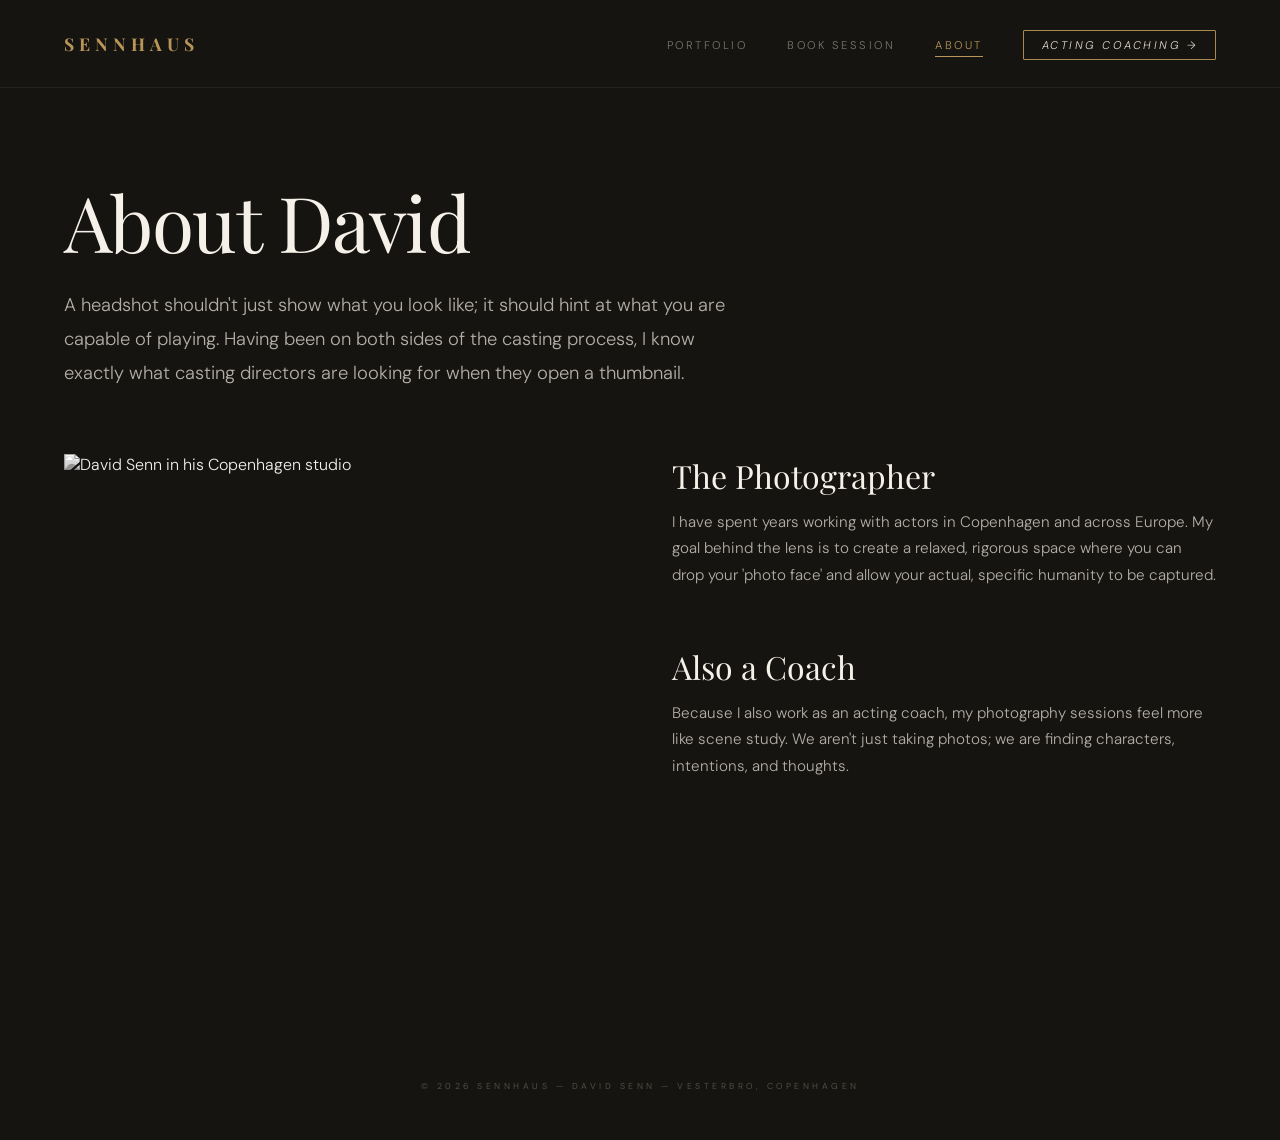
==== coaching/about.html @ ccd25479 "added about to coaching" ====
<!DOCTYPE html>
<html lang="en">
<head>
    <meta charset="UTF-8">
    <meta name="viewport" content="width=device-width, initial-scale=1.0">
    <title>About David Senn — Sennhaus</title>
    <link rel="preconnect" href="https://fonts.googleapis.com">
    <link rel="preconnect" href="https://fonts.gstatic.com" crossorigin>
    <link href="https://fonts.googleapis.com/css2?family=Playfair+Display:wght@400;700&family=DM+Sans:wght@300;400;500&display=swap" rel="stylesheet">
    <link rel="stylesheet" href="../css/styles.css">
</head>
<body>

    <nav aria-label="Main navigation">
        <a class="nav-logo" href="../index.html">SENNHAUS</a>
        <ul class="nav-links" role="list">
            <li><a href="portfolio.html">Portfolio</a></li>
            <li><a href="booking.html">Book Session</a></li>
            <li><a href="about.html" aria-current="page">About</a></li>
            <li><a href="../coaching/training.html" class="nav-switch">Acting Coaching →</a></li>
        </ul>
    </nav>

    <main>
        <h1>About David</h1>
        <p class="intro">A headshot shouldn't just show what you look like; it should hint at what you are capable of playing. Having been on both sides of the casting process, I know exactly what casting directors are looking for when they open a thumbnail.</p>

        <div class="grid-2">
            <div>
                <!-- Replace with your own portrait -->
                <img src="https://images.unsplash.com/photo-1506794778202-cad84cf45f1d?auto=format&fit=crop&w=800&q=80" alt="David Senn in his Copenhagen studio" style="width: 100%; filter: grayscale(100%);">
            </div>
            <div style="display: flex; flex-direction: column; gap: 2rem;">
                <div>
                    <h3>The Photographer</h3>
                    <p class="card-body">I have spent years working with actors in Copenhagen and across Europe. My goal behind the lens is to create a relaxed, rigorous space where you can drop your 'photo face' and allow your actual, specific humanity to be captured.</p>
                </div>
                <div>
                    <h3>Also a Coach</h3>
                    <p class="card-body">Because I also work as an acting coach, my photography sessions feel more like scene study. We aren't just taking photos; we are finding characters, intentions, and thoughts.</p>
                </div>
            </div>
        </div>
    </main>

    <footer>
        <small>&copy; 2026 Sennhaus &mdash; David Senn &mdash; Vesterbro, Copenhagen</small>
    </footer>

</body>
</html>
---- css/styles.css ----
/* ═══════════════════════════════════════════════════════════
   SENNHAUS — styles.css
   Fonts: Playfair Display / DM Sans
═══════════════════════════════════════════════════════════ */

/* ── Design tokens ──────────────────────────────────────── */
:root {
    --dark:           #161410;
    --warm-off-white: #F5F0E8;
    --brass:          #B8965A;
    --terracotta:     #B85C4A;
    --text-muted:     0.7; /* Increased from 0.55 for WCAG Accessibility */

    --ease-cinematic: cubic-bezier(0.76, 0, 0.24, 1);
    
    --bg:     var(--dark);
    --fg:     #F5F0E8;
    --accent: var(--brass);
}

*:focus-visible {
    outline: 2px solid var(--accent);
    outline-offset: 4px;
}

/* Coaching pages override via <body class="coaching"> */
body.coaching {
    --bg:     var(--warm-off-white);
    --fg:     #1E1B17;
    --accent: var(--terracotta);
}

/* ── Reset ──────────────────────────────────────────────── */
*, *::before, *::after { margin: 0; padding: 0; box-sizing: border-box; }

body {
    font-family: 'DM Sans', sans-serif;
    font-weight: 300;
    background-color: var(--bg);
    color: var(--fg);
    overflow-x: hidden;
}

img { display: block; max-width: 100%; }

/* ── Typography ─────────────────────────────────────────── */
h1 {
    font-family: 'Playfair Display', serif;
    font-size: clamp(2.8rem, 6vw, 5rem);
    font-weight: 400;
    line-height: 1.1;
    letter-spacing: -0.02em;
    margin-bottom: 1.5rem;
}

h3 {
    font-family: 'Playfair Display', serif;
    font-size: clamp(1.4rem, 2.5vw, 2rem);
    font-weight: 400;
    margin-bottom: 0.75rem;
}

.intro {
    font-size: clamp(1rem, 1.5vw, 1.15rem);
    line-height: 1.85;
    opacity: var(--text-muted);
    max-width: 680px;
    margin-bottom: 4rem;
}


/* ═══════════════════════════════════════════════════════════
   GATEWAY  (index.html only)
═══════════════════════════════════════════════════════════ */
#gateway {
    display: flex;
    height: 100dvh;
    width: 100%;
    background: #000;
}

.gateway-brand {
    position: absolute;
    top: 50%;
    left: 50%;
    transform: translate(-50%, -50%);
    z-index: 10;
    pointer-events: none;
    text-align: center;
    transition: all 0.6s var(--ease-cinematic);
}

.gateway-brand span {
    font-family: 'Playfair Display', serif;
    font-size: clamp(1rem, 2vw, 1.4rem);
    color: #fff;
    letter-spacing: 14px;
    text-transform: uppercase;
}

/* Shift brand away from the hovered side */
#gateway:has(.photo-side:hover) .gateway-brand { transform: translate(20%, -50%); opacity: 0.15; }
#gateway:has(.coach-side:hover) .gateway-brand { transform: translate(-120%, -50%); opacity: 0.15; }

.gateway-side {
    flex: 1;
    position: relative;
    display: flex;
    flex-direction: column;
    justify-content: center;
    align-items: center;
    overflow: hidden;
    text-decoration: none;
    /* Snappier transition right here: */
    transition: flex 0.4s cubic-bezier(0.2, 1, 0.3, 1);
}


.gateway-side:hover { flex: 1.65; }

.gate-bg {
    position: absolute;
    inset: 0;
    background-size: cover;
    background-position: center;
    filter: brightness(0.35) grayscale(100%);
    /* Both are exactly 0.4s now! */
    transition: transform 0.4s cubic-bezier(0.2, 1, 0.3, 1), 
                filter 0.4s cubic-bezier(0.2, 1, 0.3, 1);
}

.gateway-side:hover .gate-bg {
    transform: scale(1.08);
    filter: brightness(0.55) grayscale(0%);
}

.photo-side .gate-bg {
    background-image: url('https://images.unsplash.com/photo-1492633423870-43d1cd2775eb?auto=format&fit=crop&w=1600&q=80');
}

.coach-side .gate-bg {
    background-image: url('https://images.unsplash.com/photo-1507679799987-c73779587ccf?auto=format&fit=crop&w=1600&q=80');
    border-left: 1px solid rgba(255,255,255,0.06);
}

.gate-content {
    position: relative;
    z-index: 2;
    text-align: center;
    color: #fff;
    pointer-events: none;
}

.gate-content p {
    font-size: 0.65rem;
    text-transform: uppercase;
    letter-spacing: 6px;
    opacity: 0.5;
    margin-bottom: 1.2rem;
}

.gate-content h2 {
    font-family: 'Playfair Display', serif;
    font-size: clamp(2.4rem, 5vw, 4rem);
    font-weight: 400;
}

/* Underline reveal on hover */
.gateway-side::after {
    content: '';
    position: absolute;
    bottom: 3rem;
    left: 50%;
    transform: translateX(-50%) scaleX(0);
    width: 36px;
    height: 1px;
    background: rgba(255,255,255,0.4);
    transition: transform 0.3s var(--ease-cinematic) 0.1s;
    z-index: 3;
}
.gateway-side:hover::after { transform: translateX(-50%) scaleX(1); }


/* ═══════════════════════════════════════════════════════════
   NAVIGATION
═══════════════════════════════════════════════════════════ */
nav {
    position: fixed;
    top: 0;
    width: 100%;
    z-index: 100;
    padding: 2rem 5%;
    display: flex;
    justify-content: space-between;
    align-items: center;
    background: var(--bg);
    border-bottom: 1px solid rgba(128,128,128,0.12);
    /* REMOVED: animation: navReveal */
}

@keyframes navReveal {
    from { opacity: 0; transform: translateY(-16px); }
    to   { opacity: 1; transform: translateY(0); }
}

.nav-logo {
    font-family: 'Playfair Display', serif;
    font-size: 1.1rem;
    letter-spacing: 5px;
    color: var(--accent);
    font-weight: 700;
    text-transform: uppercase;
    text-decoration: none;
    transition: opacity 0.25s;
}
.nav-logo:hover { opacity: 0.65; }

.nav-links {
    display: flex;
    list-style: none;
    gap: 2.5rem;
    align-items: center;
}

.nav-links a {
    text-decoration: none;
    color: var(--fg);
    font-size: 0.7rem;
    text-transform: uppercase;
    letter-spacing: 2.5px;
    opacity: 0.45;
    transition: opacity 0.2s;
}
.nav-links a:hover { opacity: 0.8; }

.nav-links a[aria-current="page"] {
    opacity: 1;
    color: var(--accent);
    border-bottom: 1px solid var(--accent);
    padding-bottom: 4px;
}

.nav-switch {
    border: 1px solid var(--accent) !important;
    padding: 7px 18px !important;
    border-radius: 1px;
    font-style: italic;
    opacity: 0.9 !important;
    transition: background 0.25s, color 0.25s !important;
}
.nav-switch:hover {
    background: var(--accent) !important;
    color: #fff !important;
    opacity: 1 !important;
}


/* ═══════════════════════════════════════════════════════════
   PAGE CONTENT
═══════════════════════════════════════════════════════════ */
main {
    padding: clamp(110px, 14vw, 190px) 5% 100px;
    max-width: 1300px;
    margin: 0 auto;
    /* REMOVED: animation: contentReveal */
}

@keyframes contentReveal {
    from { opacity: 0; transform: translateY(28px); }
    to   { opacity: 1; transform: translateY(0); }
}

/* ── Grid ────────────────────────────────────────────────── */
.grid-2 {
    display: grid;
    grid-template-columns: 1fr 1fr;
    gap: 4rem;
    margin-bottom: 6rem;
}

/* ── Card ────────────────────────────────────────────────── */
.card {
    padding: 3rem 2.5rem;
    border: 1px solid rgba(128,128,128,0.14);
    background: rgba(128,128,128,0.03);
}

.card-body {
    opacity: var(--text-muted);
    line-height: 1.75;
    margin-bottom: 1.5rem;
    font-size: 0.95rem;
}

.price-tag {
    display: block;
    font-family: 'Playfair Display', serif;
    font-size: 1.5rem;
    color: var(--accent);
    margin-top: 0.5rem;
}

.feature-list {
    list-style: none;
    line-height: 2.2;
    opacity: var(--text-muted);
    font-size: 0.9rem;
}
.feature-list li::before { content: '— '; opacity: 0.4; }

/* ── Portfolio masonry ──────────────────────────────────── */
.masonry { columns: 2; column-gap: 18px; }

.masonry img {
    width: 100%;
    margin-bottom: 18px;
    filter: grayscale(100%);
    transition: filter 0.9s var(--ease-cinematic);
}
.masonry img:hover { filter: grayscale(0%); }

/* ── Testimonials ───────────────────────────────────────── */
.testimonial { display: flex; flex-direction: column; gap: 1.5rem; }

.testimonial-quote {
    font-family: 'Playfair Display', serif;
    font-size: 1.1rem;
    line-height: 1.75;
    font-style: italic;
    opacity: 0.85;
}
.testimonial-quote::before { content: '\201C'; }
.testimonial-quote::after  { content: '\201D'; }

.testimonial-credit {
    font-size: 0.75rem;
    letter-spacing: 2px;
    text-transform: uppercase;
    opacity: 0.45;
    font-style: normal;
}


/* ═══════════════════════════════════════════════════════════
   BOOKING FORM
═══════════════════════════════════════════════════════════ */
.booking-form { display: flex; flex-direction: column; }

.form-label {
    font-size: 0.65rem;
    text-transform: uppercase;
    letter-spacing: 2.5px;
    opacity: 0.5;
    margin-bottom: 0.4rem;
}

input, select, textarea {
    width: 100%;
    padding: 1rem 1.1rem;
    background: transparent;
    border: 1px solid rgba(128,128,128,0.28);
    color: var(--fg);
    font-family: 'DM Sans', sans-serif;
    font-size: 0.95rem;
    margin-bottom: 1.6rem;
    border-radius: 0;
    -webkit-appearance: none;
    appearance: none;
    transition: border-color 0.25s;
}
input:focus, select:focus, textarea:focus {
    outline: none;
    border-color: var(--accent);
}
textarea { resize: vertical; min-height: 130px; }

.submit-btn {
    background: var(--accent);
    color: #fff;
    border: none;
    padding: 1.1rem 2.5rem;
    font-family: 'DM Sans', sans-serif;
    font-size: 0.7rem;
    text-transform: uppercase;
    letter-spacing: 3px;
    cursor: pointer;
    align-self: flex-start;
    transition: opacity 0.25s, transform 0.2s;
}
.submit-btn:hover { opacity: 0.85; transform: translateY(-1px); }
.submit-btn:active { transform: translateY(0); }


/* ═══════════════════════════════════════════════════════════
   FOOTER
═══════════════════════════════════════════════════════════ */
footer {
    padding: 5rem 5% 3rem;
    text-align: center;
    font-size: 0.65rem;
    letter-spacing: 3.5px;
    text-transform: uppercase;
    opacity: 0.3;
}


/* ═══════════════════════════════════════════════════════════
   RESPONSIVE
═══════════════════════════════════════════════════════════ */
@media (max-width: 900px) {
    .grid-2 { grid-template-columns: 1fr; gap: 2.5rem; }
    .gateway-brand { display: none; }
    .nav-links { gap: 1.5rem; }
}

@media (max-width: 600px) {
    .masonry { columns: 1; }
    .gate-content h2 { font-size: 2.5rem; }
}


/* ═══════════════════════════════════════════════════════════
   VIEW TRANSITIONS API (Cinematic Cross-fade)
═══════════════════════════════════════════════════════════ */

/* Enable cross-document transitions natively for future browsers */
@view-transition {
    navigation: auto;
}

/* The page that is leaving (scales down slightly and fades into the dark) */
::view-transition-old(root) {
    animation: exitPage 0.4s cubic-bezier(0.76, 0, 0.24, 1) both;
}

/* The page that is entering (scales in and fades up) */
::view-transition-new(root) {
    animation: enterPage 0.4s cubic-bezier(0.76, 0, 0.24, 1) both;
}

@keyframes exitPage {
    from { opacity: 1; transform: scale(1); }
    to   { opacity: 0; transform: scale(0.97); }
}

@keyframes enterPage {
    from { opacity: 0; transform: scale(1.03); }
    to   { opacity: 1; transform: scale(1); }
}
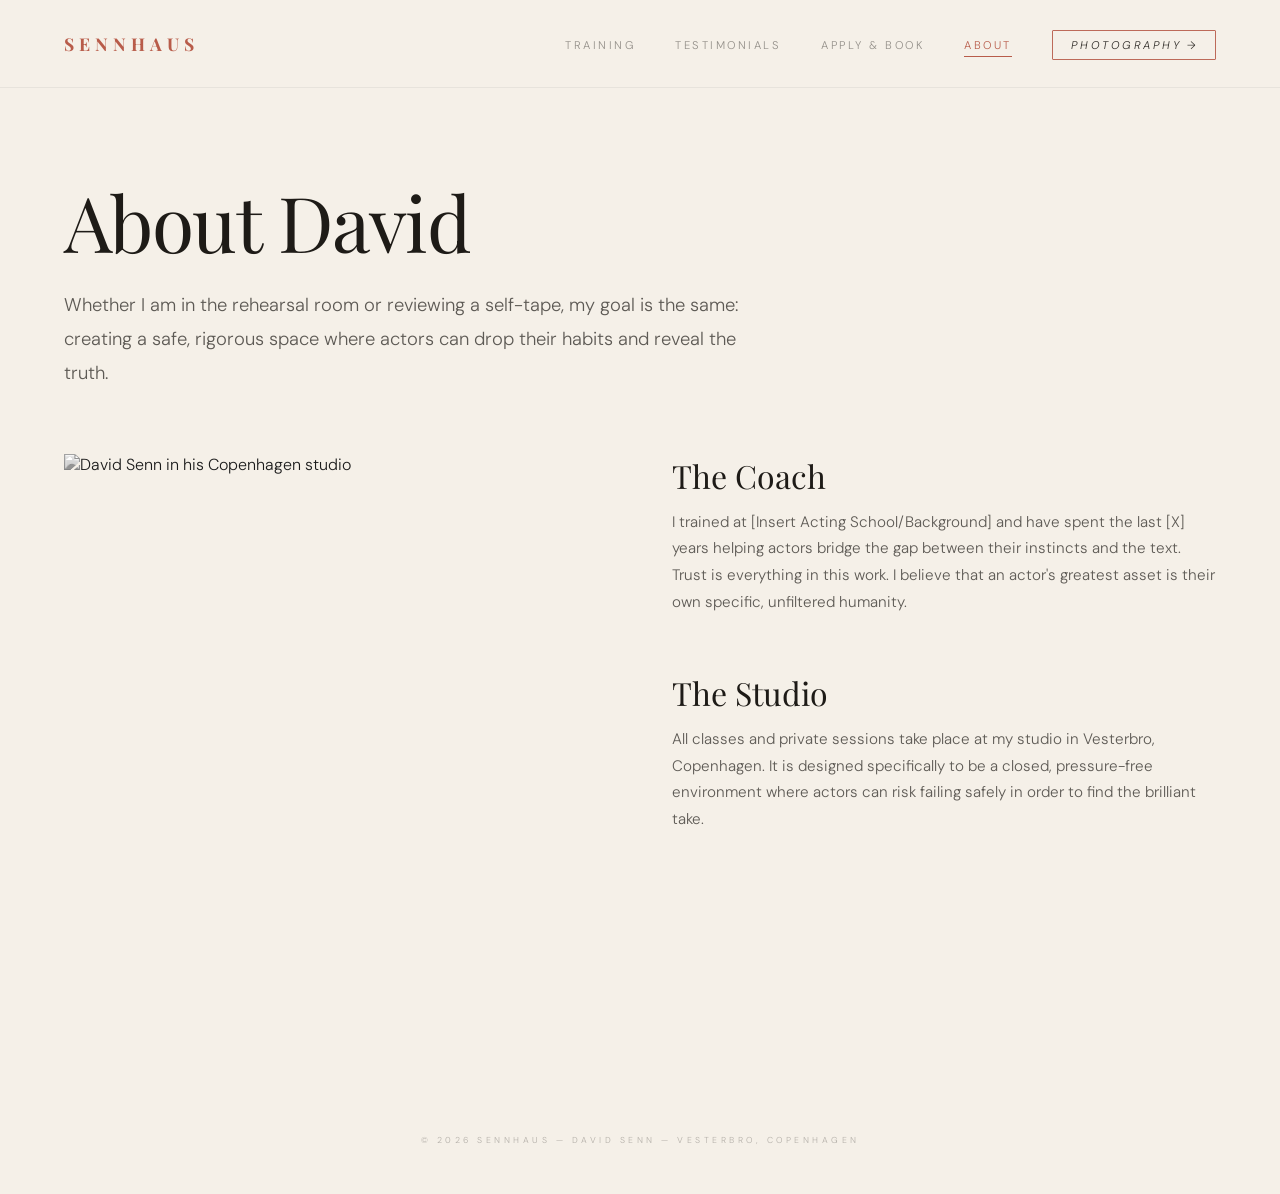
==== commit c55a65bc: "Fixed theme" ====
--- a/coaching/about.html
+++ b/coaching/about.html
@@ -9,21 +9,22 @@
     <link href="https://fonts.googleapis.com/css2?family=Playfair+Display:wght@400;700&family=DM+Sans:wght@300;400;500&display=swap" rel="stylesheet">
     <link rel="stylesheet" href="../css/styles.css">
 </head>
-<body>
+<body class="coaching">
 
     <nav aria-label="Main navigation">
         <a class="nav-logo" href="../index.html">SENNHAUS</a>
         <ul class="nav-links" role="list">
-            <li><a href="portfolio.html">Portfolio</a></li>
-            <li><a href="booking.html">Book Session</a></li>
+            <li><a href="training.html">Training</a></li>
+            <li><a href="testimonials.html">Testimonials</a></li>
+            <li><a href="booking.html">Apply & Book</a></li>
             <li><a href="about.html" aria-current="page">About</a></li>
-            <li><a href="../coaching/training.html" class="nav-switch">Acting Coaching →</a></li>
+            <li><a href="../photography/portfolio.html" class="nav-switch">Photography →</a></li>
         </ul>
     </nav>
 
     <main>
         <h1>About David</h1>
-        <p class="intro">A headshot shouldn't just show what you look like; it should hint at what you are capable of playing. Having been on both sides of the casting process, I know exactly what casting directors are looking for when they open a thumbnail.</p>
+        <p class="intro">Whether I am in the rehearsal room or reviewing a self-tape, my goal is the same: creating a safe, rigorous space where actors can drop their habits and reveal the truth.</p>
 
         <div class="grid-2">
             <div>
@@ -32,12 +33,12 @@
             </div>
             <div style="display: flex; flex-direction: column; gap: 2rem;">
                 <div>
-                    <h3>The Photographer</h3>
-                    <p class="card-body">I have spent years working with actors in Copenhagen and across Europe. My goal behind the lens is to create a relaxed, rigorous space where you can drop your 'photo face' and allow your actual, specific humanity to be captured.</p>
+                    <h3>The Coach</h3>
+                    <p class="card-body">I trained at [Insert Acting School/Background] and have spent the last [X] years helping actors bridge the gap between their instincts and the text. Trust is everything in this work. I believe that an actor's greatest asset is their own specific, unfiltered humanity.</p>
                 </div>
                 <div>
-                    <h3>Also a Coach</h3>
-                    <p class="card-body">Because I also work as an acting coach, my photography sessions feel more like scene study. We aren't just taking photos; we are finding characters, intentions, and thoughts.</p>
+                    <h3>The Studio</h3>
+                    <p class="card-body">All classes and private sessions take place at my studio in Vesterbro, Copenhagen. It is designed specifically to be a closed, pressure-free environment where actors can risk failing safely in order to find the brilliant take.</p>
                 </div>
             </div>
         </div>
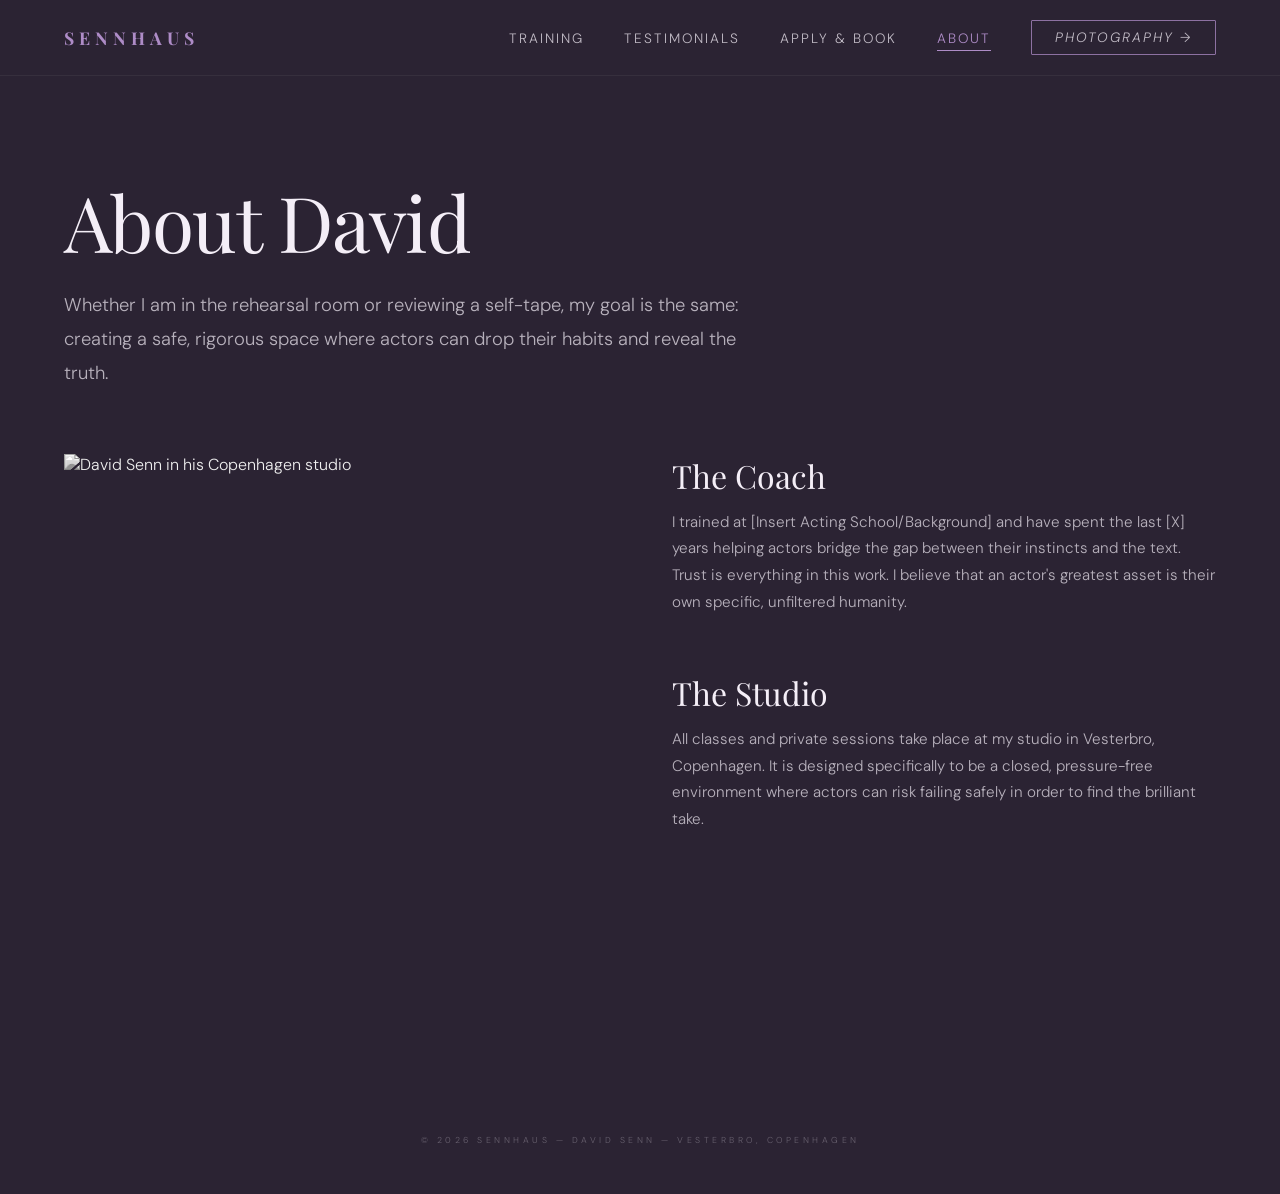
==== commit 929850a0: "Updated nav elements and transitions" ====
--- a/coaching/about.html
+++ b/coaching/about.html
@@ -8,6 +8,7 @@
     <link rel="preconnect" href="https://fonts.gstatic.com" crossorigin>
     <link href="https://fonts.googleapis.com/css2?family=Playfair+Display:wght@400;700&family=DM+Sans:wght@300;400;500&display=swap" rel="stylesheet">
     <link rel="stylesheet" href="../css/styles.css">
+	<script src="../js/site.js"></script>
 </head>
 <body class="coaching">
 
--- a/css/styles.css
+++ b/css/styles.css
@@ -5,7 +5,7 @@
 
 /* ── Design tokens ──────────────────────────────────────── */
 :root {
-    --dark:           #161410;
+    --dark:           #0d2119;
     --warm-off-white: #F5F0E8;
     --brass:          #B8965A;
     --terracotta:     #B85C4A;
@@ -23,11 +23,11 @@
     outline-offset: 4px;
 }
 
-/* Coaching pages override via <body class="coaching"> */
+/* VIBE: Intimate, velvety, and deeply creative */
 body.coaching {
-    --bg:     var(--warm-off-white);
-    --fg:     #1E1B17;
-    --accent: var(--terracotta);
+    --bg:     #2B2333; /* Lifted from black into a deep, warm velvet plum */
+    --fg:     #F4EEF7; /* Soft, luminous lavender-white */
+    --accent: #ae8cc7; /* Soft dusty lavender */
 }
 
 /* ── Reset ──────────────────────────────────────────────── */
@@ -77,30 +77,30 @@
     height: 100dvh;
     width: 100%;
     background: #000;
-}
-
+    position: relative;
+    animation: gatewayEnter 0.6s var(--ease-cinematic) both;
+}
+
+/* EDITORIAL TOP ANCHOR: Calm, static, high-end */
 .gateway-brand {
     position: absolute;
-    top: 50%;
+    top: 3.5rem; /* Pinned to the top */
     left: 50%;
-    transform: translate(-50%, -50%);
+    transform: translateX(-50%);
     z-index: 10;
     pointer-events: none;
     text-align: center;
-    transition: all 0.6s var(--ease-cinematic);
 }
 
 .gateway-brand span {
     font-family: 'Playfair Display', serif;
-    font-size: clamp(1rem, 2vw, 1.4rem);
+    font-size: clamp(0.9rem, 1.5vw, 1.1rem);
     color: #fff;
-    letter-spacing: 14px;
-    text-transform: uppercase;
-}
-
-/* Shift brand away from the hovered side */
-#gateway:has(.photo-side:hover) .gateway-brand { transform: translate(20%, -50%); opacity: 0.15; }
-#gateway:has(.coach-side:hover) .gateway-brand { transform: translate(-120%, -50%); opacity: 0.15; }
+    letter-spacing: 12px;
+    text-transform: uppercase;
+    opacity: 0.85; /* Softened so it doesn't distract from the photography */
+}
+
 
 .gateway-side {
     flex: 1;
@@ -111,7 +111,6 @@
     align-items: center;
     overflow: hidden;
     text-decoration: none;
-    /* Snappier transition right here: */
     transition: flex 0.4s cubic-bezier(0.2, 1, 0.3, 1);
 }
 
@@ -139,7 +138,8 @@
 }
 
 .coach-side .gate-bg {
-    background-image: url('https://images.unsplash.com/photo-1507679799987-c73779587ccf?auto=format&fit=crop&w=1600&q=80');
+    /* Image: A group of creative people collaborating and laughing together in a studio space */
+    background-image: url('https://images.unsplash.com/photo-1522071820081-009f0129c71c?auto=format&fit=crop&w=1600&q=80');
     border-left: 1px solid rgba(255,255,255,0.06);
 }
 
@@ -180,6 +180,34 @@
 }
 .gateway-side:hover::after { transform: translateX(-50%) scaleX(1); }
 
+/* TRANSITION */
+body.gateway-exiting {
+    /* Locks the screen and prevents scrolling during transition */
+    overflow: hidden; 
+    animation: gatewayExit 0.4s var(--ease-cinematic) forwards;
+}
+
+@keyframes gatewayExit {
+    from { opacity: 1; transform: scale(1); }
+    to   { opacity: 0; transform: scale(0.97); }
+}
+
+@keyframes gatewayEnter {
+    from { opacity: 0; transform: scale(0.97); }
+    to   { opacity: 1; transform: scale(1); }
+}
+
+body.site-exiting {
+    overflow: hidden;
+    /* Site scales UP and fades out, feeling like you are pulling backwards */
+    animation: siteExitReverse 0.4s var(--ease-cinematic) forwards;
+}
+
+@keyframes siteExitReverse {
+    from { opacity: 1; transform: scale(1); }
+    to   { opacity: 0; transform: scale(1.03); }
+}
+
 
 /* ═══════════════════════════════════════════════════════════
    NAVIGATION
@@ -189,18 +217,12 @@
     top: 0;
     width: 100%;
     z-index: 100;
-    padding: 2rem 5%;
+    padding: 1.25rem 5%;
     display: flex;
     justify-content: space-between;
     align-items: center;
     background: var(--bg);
     border-bottom: 1px solid rgba(128,128,128,0.12);
-    /* REMOVED: animation: navReveal */
-}
-
-@keyframes navReveal {
-    from { opacity: 0; transform: translateY(-16px); }
-    to   { opacity: 1; transform: translateY(0); }
 }
 
 .nav-logo {
@@ -223,37 +245,98 @@
 }
 
 .nav-links a {
+    position: relative; /* Required for the animated underline */
     text-decoration: none;
     color: var(--fg);
-    font-size: 0.7rem;
-    text-transform: uppercase;
-    letter-spacing: 2.5px;
-    opacity: 0.45;
+    font-size: 0.85rem; /* Increased to ~13.6px. Combined with uppercase, this is readable and accessible */
+    text-transform: uppercase;
+    letter-spacing: 2px;
+    opacity: 0.75; /* Passes WCAG AA contrast requirements */
     transition: opacity 0.2s;
-}
-.nav-links a:hover { opacity: 0.8; }
-
+    padding-bottom: 4px; /* Space for the hover line */
+}
+
+.nav-links a:hover { 
+    opacity: 1; 
+}
+
+/* Premium animated hover underline (ignores the switch button) */
+.nav-links a:not(.nav-switch)::after {
+    content: '';
+    position: absolute;
+    left: 0;
+    bottom: 0;
+    width: 100%;
+    height: 1px;
+    background-color: var(--fg);
+    transform: scaleX(0);
+    transform-origin: right;
+    transition: transform 0.3s var(--ease-cinematic);
+}
+
+.nav-links a:not(.nav-switch):hover::after {
+    transform: scaleX(1);
+    transform-origin: left;
+}
+
+/* Active page styling */
 .nav-links a[aria-current="page"] {
     opacity: 1;
     color: var(--accent);
-    border-bottom: 1px solid var(--accent);
-    padding-bottom: 4px;
-}
-
-.nav-switch {
+    border-bottom: none; /* Removed old border to use the pseudo-element uniformly */
+}
+
+.nav-links a[aria-current="page"]::after {
+    content: '';
+    position: absolute;
+    left: 0;
+    bottom: 0;
+    width: 100%;
+    height: 1px;
+    background-color: var(--accent);
+    transform: scaleX(1);
+}
+
+/* ── Nav Switch (Cinematic Sweep) ───────────────────────── */
+.nav-links a.nav-switch {
+    position: relative;
+    display: inline-flex; /* Ensures absolute vertical/horizontal centering */
+    align-items: center;
+    justify-content: center;
+    min-width: 185px; 
+    background: transparent;
+    color: var(--fg) !important; /* Restored to match standard nav links */
     border: 1px solid var(--accent) !important;
-    padding: 7px 18px !important;
+    padding: 8px 18px !important; /* Forces uniform padding, overriding the 4px underline gap */
     border-radius: 1px;
     font-style: italic;
-    opacity: 0.9 !important;
-    transition: background 0.25s, color 0.25s !important;
-}
-.nav-switch:hover {
-    background: var(--accent) !important;
-    color: #fff !important;
-    opacity: 1 !important;
-}
-
+    overflow: hidden; 
+    z-index: 1;
+    transition: color 0.4s var(--ease-cinematic) !important;
+}
+
+/* The solid color block hidden to the left */
+.nav-links a.nav-switch::before {
+    content: '';
+    position: absolute;
+    /* Pulling it slightly outside the box prevents border rendering bleed */
+    top: -1px; left: -1px; right: -1px; bottom: -1px; 
+    background: var(--accent);
+    transform: scaleX(0);
+    transform-origin: left;
+    transition: transform 0.4s var(--ease-cinematic);
+    z-index: -1; 
+}
+
+/* On hover, text becomes the dark background color for perfect contrast */
+.nav-links a.nav-switch:hover {
+    color: var(--bg) !important; 
+}
+
+/* On hover, the background sweeps in and slightly overshoots to fill the pixel gap */
+.nav-links a.nav-switch:hover::before {
+    transform: scaleX(1.05); 
+}
 
 /* ═══════════════════════════════════════════════════════════
    PAGE CONTENT
@@ -262,13 +345,23 @@
     padding: clamp(110px, 14vw, 190px) 5% 100px;
     max-width: 1300px;
     margin: 0 auto;
-    /* REMOVED: animation: contentReveal */
+    /* Restored and smoothed out the reveal animation */
+    animation: contentReveal 0.6s var(--ease-cinematic) both; 
 }
 
 @keyframes contentReveal {
-    from { opacity: 0; transform: translateY(28px); }
-    to   { opacity: 1; transform: translateY(0); }
-}
+    from { 
+        opacity: 0; 
+        transform: scale(0.98); /* Slight scale-in feels more premium than sliding */
+	transform: translate(0, -0.5rem);
+    }
+    to { 
+        opacity: 1; 
+        transform: scale(1); 
+	transform: translate(0);
+    }
+}
+
 
 /* ── Grid ────────────────────────────────────────────────── */
 .grid-2 {
@@ -418,32 +511,3 @@
     .gate-content h2 { font-size: 2.5rem; }
 }
 
-
-/* ═══════════════════════════════════════════════════════════
-   VIEW TRANSITIONS API (Cinematic Cross-fade)
-═══════════════════════════════════════════════════════════ */
-
-/* Enable cross-document transitions natively for future browsers */
-@view-transition {
-    navigation: auto;
-}
-
-/* The page that is leaving (scales down slightly and fades into the dark) */
-::view-transition-old(root) {
-    animation: exitPage 0.4s cubic-bezier(0.76, 0, 0.24, 1) both;
-}
-
-/* The page that is entering (scales in and fades up) */
-::view-transition-new(root) {
-    animation: enterPage 0.4s cubic-bezier(0.76, 0, 0.24, 1) both;
-}
-
-@keyframes exitPage {
-    from { opacity: 1; transform: scale(1); }
-    to   { opacity: 0; transform: scale(0.97); }
-}
-
-@keyframes enterPage {
-    from { opacity: 0; transform: scale(1.03); }
-    to   { opacity: 1; transform: scale(1); }
-}
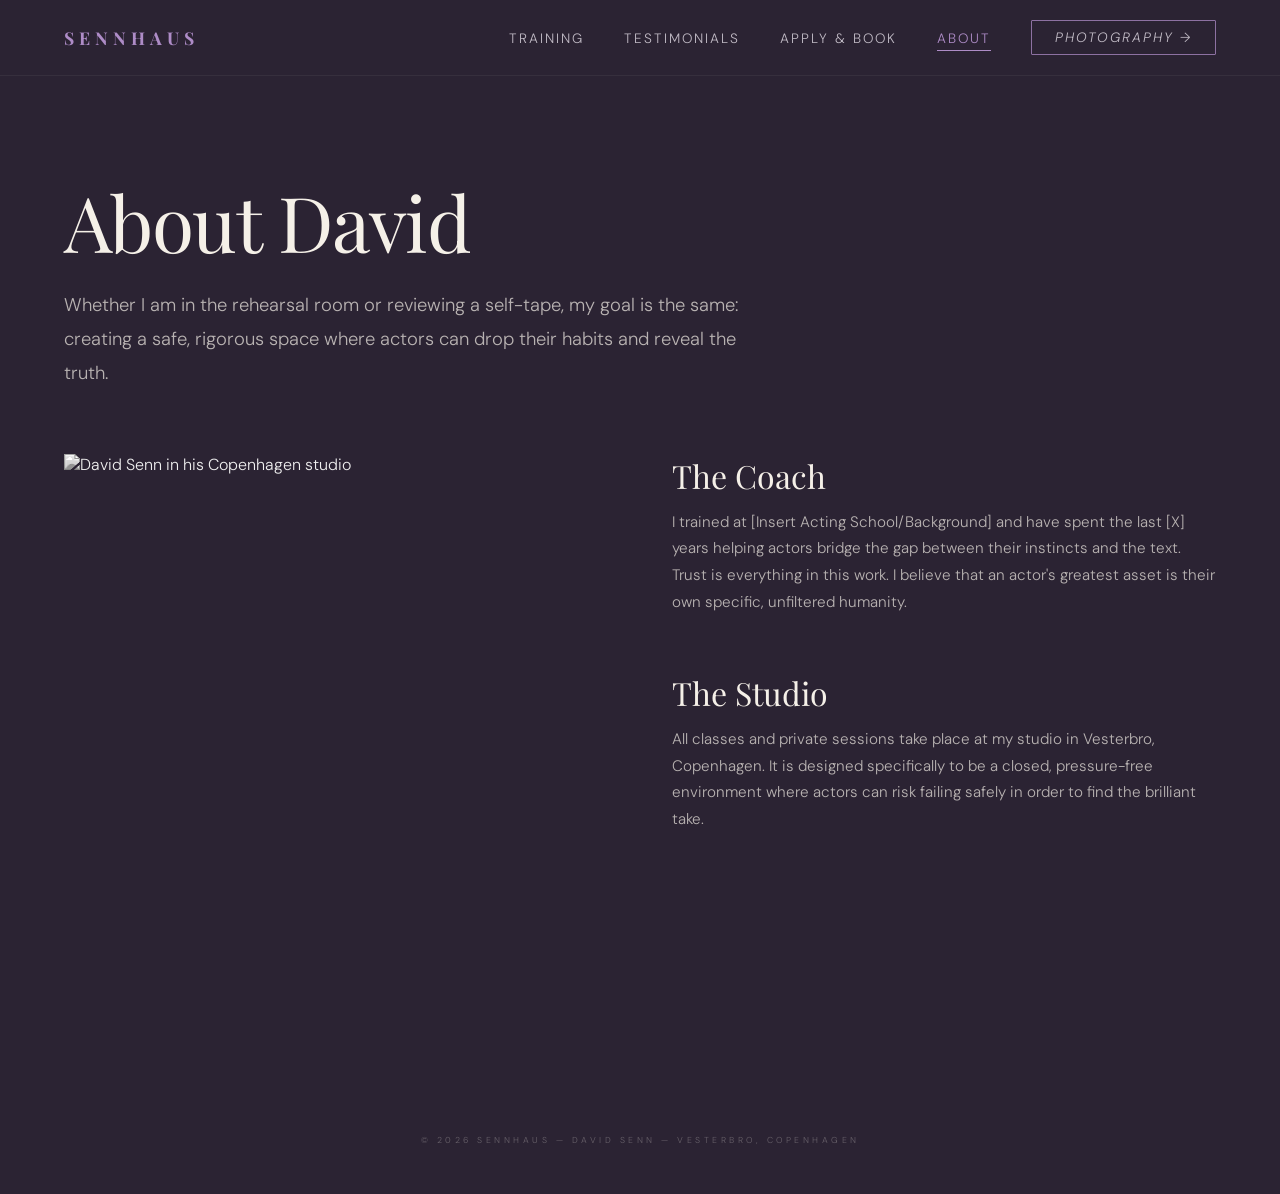
==== commit 22b49998: "<body> classes" ====
--- a/coaching/about.html
+++ b/coaching/about.html
@@ -8,7 +8,15 @@
     <link rel="preconnect" href="https://fonts.gstatic.com" crossorigin>
     <link href="https://fonts.googleapis.com/css2?family=Playfair+Display:wght@400;700&family=DM+Sans:wght@300;400;500&display=swap" rel="stylesheet">
     <link rel="stylesheet" href="../css/styles.css">
-	<script src="../js/site.js"></script>
+    <style>
+        /* Critical CSS: Sets theme variables before main CSS loads */
+        :root {
+            --bg: #2B2333;
+            --fg: #F4EEF7;
+            --accent: #ae8cc7;
+        }
+    body { background-color: var(--bg); }
+    </style>
 </head>
 <body class="coaching">
 
--- a/css/styles.css
+++ b/css/styles.css
@@ -9,25 +9,29 @@
     --warm-off-white: #F5F0E8;
     --brass:          #B8965A;
     --terracotta:     #B85C4A;
-    --text-muted:     0.7; /* Increased from 0.55 for WCAG Accessibility */
-
+    --text-muted:     0.7;
     --ease-cinematic: cubic-bezier(0.76, 0, 0.24, 1);
-    
+}
+
+*:focus-visible {
+    outline: 2px solid var(--accent);
+    outline-offset: 4px;
+}
+
+/* Coaching Theme */
+body.coaching {
+    --bg:     #2B2333;
+    --fg:     #F4EEF7;
+    --accent: #ae8cc7;
+    background-color: var(--bg);
+}
+
+/* Photography Theme */
+body.photography {
     --bg:     var(--dark);
     --fg:     #F5F0E8;
     --accent: var(--brass);
-}
-
-*:focus-visible {
-    outline: 2px solid var(--accent);
-    outline-offset: 4px;
-}
-
-/* VIBE: Intimate, velvety, and deeply creative */
-body.coaching {
-    --bg:     #2B2333; /* Lifted from black into a deep, warm velvet plum */
-    --fg:     #F4EEF7; /* Soft, luminous lavender-white */
-    --accent: #ae8cc7; /* Soft dusty lavender */
+    background-color: var(--bg);
 }
 
 /* ── Reset ──────────────────────────────────────────────── */
@@ -36,9 +40,10 @@
 body {
     font-family: 'DM Sans', sans-serif;
     font-weight: 300;
-    background-color: var(--bg);
-    color: var(--fg);
+    background-color: #000; /* Start black for the gateway */
+    color: #F5F0E8;
     overflow-x: hidden;
+    transition: background-color 0.4s var(--ease-cinematic);
 }
 
 img { display: block; max-width: 100%; }
@@ -76,7 +81,7 @@
     display: flex;
     height: 100dvh;
     width: 100%;
-    background: #000;
+    background: transparent;
     position: relative;
     animation: gatewayEnter 0.6s var(--ease-cinematic) both;
 }
@@ -203,6 +208,13 @@
     animation: siteExitReverse 0.4s var(--ease-cinematic) forwards;
 }
 
+/* Add this to ensure the exit animation looks intentional */
+body.gateway-exiting #gateway {
+    pointer-events: none;
+    transition: opacity 0.35s var(--ease-cinematic);
+    opacity: 0; 
+}
+
 @keyframes siteExitReverse {
     from { opacity: 1; transform: scale(1); }
     to   { opacity: 0; transform: scale(1.03); }
@@ -233,9 +245,11 @@
     font-weight: 700;
     text-transform: uppercase;
     text-decoration: none;
-    transition: opacity 0.25s;
-}
-.nav-logo:hover { opacity: 0.65; }
+    transition: filter 0.2s;
+}
+.nav-logo:hover { 
+	filter: brightness(1.25); 
+}
 
 .nav-links {
     display: flex;
@@ -468,20 +482,37 @@
 textarea { resize: vertical; min-height: 130px; }
 
 .submit-btn {
+    position: relative;
     background: var(--accent);
-    color: #fff;
-    border: none;
+    color: var(--bg); /* WCAG fix: Dark text on accent background */
+    border: 1px solid var(--accent);
     padding: 1.1rem 2.5rem;
     font-family: 'DM Sans', sans-serif;
-    font-size: 0.7rem;
+    font-size: 0.75rem; /* Bumped slightly for legibility */
+    font-weight: 550; /* Added weight so the dark text pops */
     text-transform: uppercase;
     letter-spacing: 3px;
     cursor: pointer;
     align-self: flex-start;
-    transition: opacity 0.25s, transform 0.2s;
-}
-.submit-btn:hover { opacity: 0.85; transform: translateY(-1px); }
-.submit-btn:active { transform: translateY(0); }
+    overflow: hidden; /* Contains pseudo-elements if used */
+}
+
+.submit-btn {
+    transition: background-color 0.3s var(--ease-cinematic), 
+                color 0.3s var(--ease-cinematic), 
+                transform 0.1s ease-out;
+		transition: filter 0.2s;
+}
+
+.submit-btn:hover {
+    filter: brightness(1.25);
+
+}
+
+/* A subtle scale-down on click feels tactile and snappy */
+.submit-btn:active {
+    transform: scale(0.98);
+}
 
 
 /* ═══════════════════════════════════════════════════════════
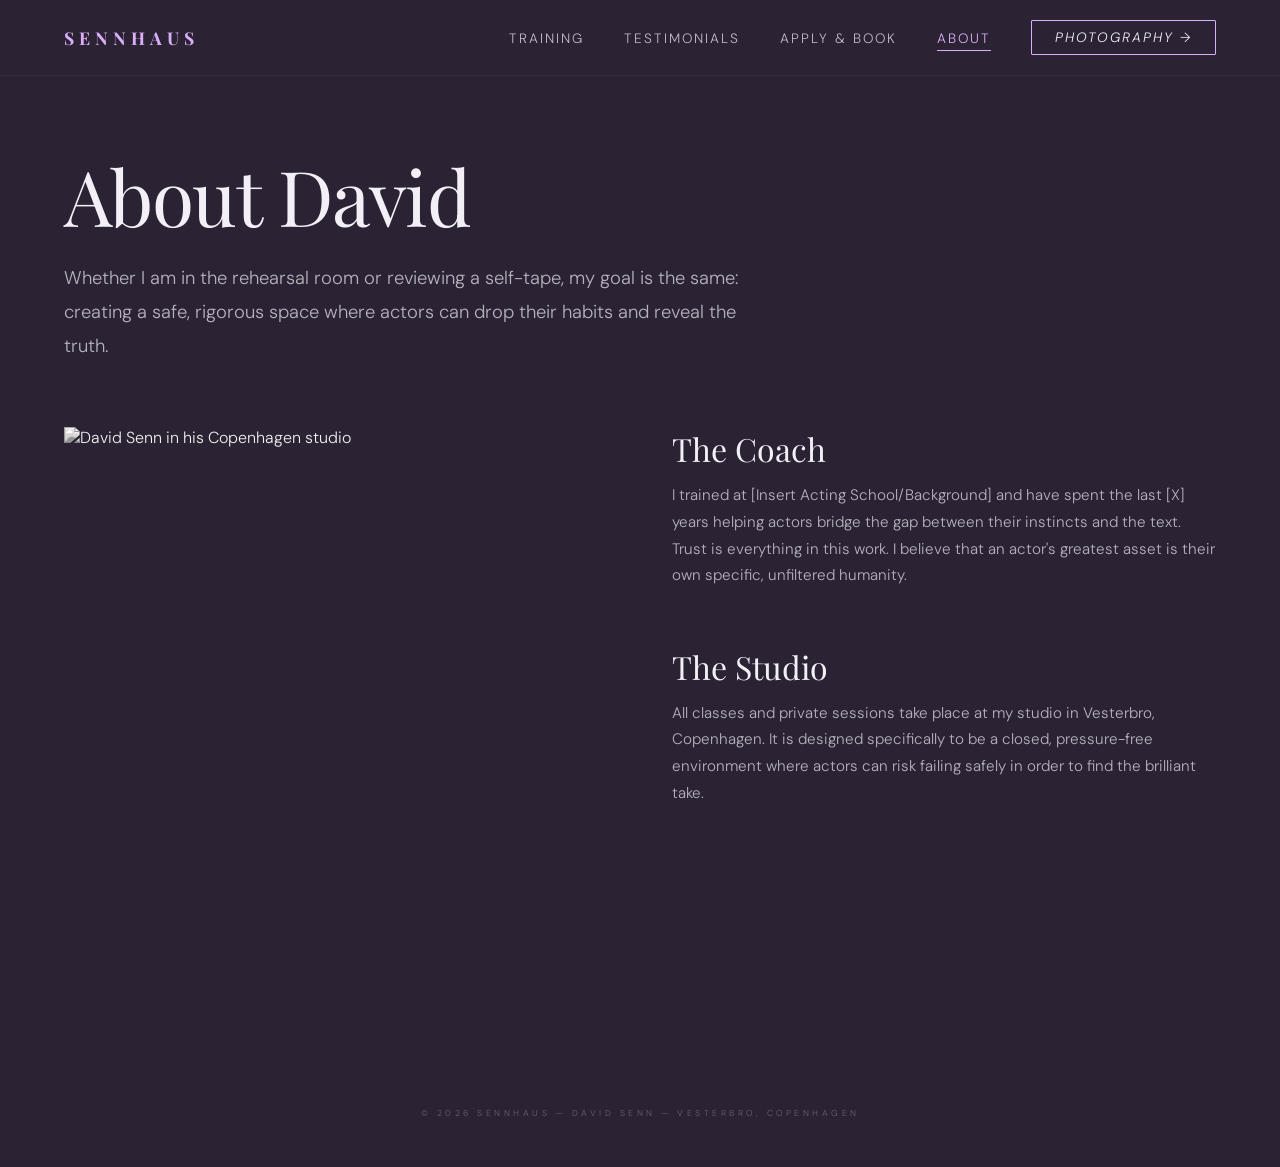
==== commit da622454: "refactoring and clean up" ====
--- a/coaching/about.html
+++ b/coaching/about.html
@@ -9,14 +9,10 @@
     <link href="https://fonts.googleapis.com/css2?family=Playfair+Display:wght@400;700&family=DM+Sans:wght@300;400;500&display=swap" rel="stylesheet">
     <link rel="stylesheet" href="../css/styles.css">
     <style>
-        /* Critical CSS: Sets theme variables before main CSS loads */
-        :root {
-            --bg: #2B2333;
-            --fg: #F4EEF7;
-            --accent: #ae8cc7;
-        }
-    body { background-color: var(--bg); }
+        :root { --bg: #2B2333; --fg: #F4EEF7; --accent: #ae8cc7; }
+        body { background-color: var(--bg); }
     </style>
+    <script src="../js/site.js" defer></script>
 </head>
 <body class="coaching">
 
@@ -25,7 +21,7 @@
         <ul class="nav-links" role="list">
             <li><a href="training.html">Training</a></li>
             <li><a href="testimonials.html">Testimonials</a></li>
-            <li><a href="booking.html">Apply & Book</a></li>
+            <li><a href="booking.html">Apply &amp; Book</a></li>
             <li><a href="about.html" aria-current="page">About</a></li>
             <li><a href="../photography/portfolio.html" class="nav-switch">Photography →</a></li>
         </ul>
@@ -37,10 +33,9 @@
 
         <div class="grid-2">
             <div>
-                <!-- Replace with your own portrait -->
-                <img src="https://images.unsplash.com/photo-1506794778202-cad84cf45f1d?auto=format&fit=crop&w=800&q=80" alt="David Senn in his Copenhagen studio" style="width: 100%; filter: grayscale(100%);">
+                <img class="about-portrait" src="https://images.unsplash.com/photo-1506794778202-cad84cf45f1d?auto=format&fit=crop&w=800&q=80" alt="David Senn in his Copenhagen studio" width="800">
             </div>
-            <div style="display: flex; flex-direction: column; gap: 2rem;">
+            <div class="about-text">
                 <div>
                     <h3>The Coach</h3>
                     <p class="card-body">I trained at [Insert Acting School/Background] and have spent the last [X] years helping actors bridge the gap between their instincts and the text. Trust is everything in this work. I believe that an actor's greatest asset is their own specific, unfiltered humanity.</p>
@@ -58,4 +53,4 @@
     </footer>
 
 </body>
-</html>+</html>
--- a/css/styles.css
+++ b/css/styles.css
@@ -5,12 +5,35 @@
 
 /* ── Design tokens ──────────────────────────────────────── */
 :root {
-    --dark:           #0d2119;
-    --warm-off-white: #F5F0E8;
-    --brass:          #B8965A;
-    --terracotta:     #B85C4A;
+    /* Gateway / Default theme */
+    --bg:             #000000;
+    --fg:             #F5F0E8;
+    --accent:         #d4ad68;
+    
     --text-muted:     0.7;
     --ease-cinematic: cubic-bezier(0.76, 0, 0.24, 1);
+    --ease-spring:    cubic-bezier(0.22, 1, 0.36, 1);
+}
+
+/* Photography theme */
+body.photography {
+    --bg:     #0d2119;
+    --fg:     #F5F0E8;
+    --accent: #d4ad68;
+}
+
+/* Coaching theme */
+body.coaching {
+    --bg:     #2B2333;
+    --fg:     #F4EEF7;
+    --accent: #daaff9;
+}
+
+/* ── Reset ──────────────────────────────────────────────── */
+*, *::before, *::after { 
+    margin: 0; 
+    padding: 0; 
+    box-sizing: border-box; 
 }
 
 *:focus-visible {
@@ -18,35 +41,19 @@
     outline-offset: 4px;
 }
 
-/* Coaching Theme */
-body.coaching {
-    --bg:     #2B2333;
-    --fg:     #F4EEF7;
-    --accent: #ae8cc7;
-    background-color: var(--bg);
-}
-
-/* Photography Theme */
-body.photography {
-    --bg:     var(--dark);
-    --fg:     #F5F0E8;
-    --accent: var(--brass);
-    background-color: var(--bg);
-}
-
-/* ── Reset ──────────────────────────────────────────────── */
-*, *::before, *::after { margin: 0; padding: 0; box-sizing: border-box; }
-
 body {
     font-family: 'DM Sans', sans-serif;
     font-weight: 300;
-    background-color: #000; /* Start black for the gateway */
-    color: #F5F0E8;
+    background-color: var(--bg);
+    color: var(--fg);
     overflow-x: hidden;
     transition: background-color 0.4s var(--ease-cinematic);
 }
 
-img { display: block; max-width: 100%; }
+img { 
+    display: block; 
+    max-width: 100%; 
+}
 
 /* ── Typography ─────────────────────────────────────────── */
 h1 {
@@ -55,6 +62,14 @@
     font-weight: 400;
     line-height: 1.1;
     letter-spacing: -0.02em;
+    margin-bottom: 1.5rem;
+}
+
+h2 {
+    font-family: 'Playfair Display', serif;
+    font-size: clamp(1.8rem, 3.5vw, 2.8rem);
+    font-weight: 400;
+    line-height: 1.2;
     margin-bottom: 1.5rem;
 }
 
@@ -73,26 +88,25 @@
     margin-bottom: 4rem;
 }
 
-
 /* ═══════════════════════════════════════════════════════════
    GATEWAY  (index.html only)
 ═══════════════════════════════════════════════════════════ */
 #gateway {
     display: flex;
     height: 100dvh;
-    width: 100%;
-    background: transparent;
+    width: 100vw;
+    background: var(--bg);
     position: relative;
-    animation: gatewayEnter 0.6s var(--ease-cinematic) both;
-}
-
-/* EDITORIAL TOP ANCHOR: Calm, static, high-end */
+    overflow: hidden;
+    animation: gatewayEnter 0.8s var(--ease-cinematic) both;
+}
+
 .gateway-brand {
     position: absolute;
-    top: 3.5rem; /* Pinned to the top */
+    top: 3.5rem;
     left: 50%;
     transform: translateX(-50%);
-    z-index: 10;
+    z-index: 100;
     pointer-events: none;
     text-align: center;
 }
@@ -103,138 +117,106 @@
     color: #fff;
     letter-spacing: 12px;
     text-transform: uppercase;
-    opacity: 0.85; /* Softened so it doesn't distract from the photography */
-}
-
+    opacity: 0.85;
+    display: block;
+    transition: opacity 0.4s ease;
+}
+
+body.gateway-exiting .gateway-brand span { 
+    opacity: 0; 
+}
 
 .gateway-side {
+    position: relative;
     flex: 1;
-    position: relative;
     display: flex;
     flex-direction: column;
     justify-content: center;
     align-items: center;
     overflow: hidden;
     text-decoration: none;
-    transition: flex 0.4s cubic-bezier(0.2, 1, 0.3, 1);
-}
-
-
-.gateway-side:hover { flex: 1.65; }
+    transition: flex 0.6s var(--ease-cinematic);
+    z-index: 1;
+}
+
+.gateway-side.is-selected {
+    flex: 100;
+    z-index: 10;
+}
+
+body.gateway-exiting .gateway-side:not(.is-selected) {
+    flex: 0;
+    opacity: 0;
+    transition: flex 0.6s var(--ease-cinematic), opacity 0.3s ease;
+}
 
 .gate-bg {
     position: absolute;
-    inset: 0;
+    inset: -15%;
+    width: 130%;
+    height: 130%;
     background-size: cover;
     background-position: center;
     filter: brightness(0.35) grayscale(100%);
-    /* Both are exactly 0.4s now! */
-    transition: transform 0.4s cubic-bezier(0.2, 1, 0.3, 1), 
-                filter 0.4s cubic-bezier(0.2, 1, 0.3, 1);
-}
-
-.gateway-side:hover .gate-bg {
-    transform: scale(1.08);
-    filter: brightness(0.55) grayscale(0%);
-}
-
-.photo-side .gate-bg {
-    background-image: url('https://images.unsplash.com/photo-1492633423870-43d1cd2775eb?auto=format&fit=crop&w=1600&q=80');
-}
-
-.coach-side .gate-bg {
-    /* Image: A group of creative people collaborating and laughing together in a studio space */
-    background-image: url('https://images.unsplash.com/photo-1522071820081-009f0129c71c?auto=format&fit=crop&w=1600&q=80');
-    border-left: 1px solid rgba(255,255,255,0.06);
-}
+    transition: transform 0.8s var(--ease-spring),
+                filter 0.6s ease;
+}
+
+.gateway-side:hover .gate-bg,
+.gateway-side.is-selected .gate-bg {
+    transform: scale(1.05);
+    filter: brightness(0.5) grayscale(0%);
+}
+
+.photo-side .gate-bg { background-image: url('https://images.unsplash.com/photo-1492633423870-43d1cd2775eb?auto=format&fit=crop&w=1600&q=80'); }
+.coach-side .gate-bg { background-image: url('https://images.unsplash.com/photo-1643651577200-d5438cd71eff?auto=format&fit=crop&w=1600&q=80'); }
 
 .gate-content {
     position: relative;
-    z-index: 2;
+    z-index: 20;
     text-align: center;
     color: #fff;
     pointer-events: none;
 }
 
 .gate-content p {
-    font-size: 0.65rem;
-    text-transform: uppercase;
-    letter-spacing: 6px;
-    opacity: 0.5;
-    margin-bottom: 1.2rem;
+    font-size: 0.6rem;
+    text-transform: uppercase;
+    letter-spacing: 5px;
+    opacity: 0.6;
+    margin-bottom: 1rem;
+    transition: opacity 0.3s ease;
+}
+
+body.gateway-exiting .gate-content p { 
+    opacity: 0; 
 }
 
 .gate-content h2 {
-    font-family: 'Playfair Display', serif;
-    font-size: clamp(2.4rem, 5vw, 4rem);
-    font-weight: 400;
-}
-
-/* Underline reveal on hover */
-.gateway-side::after {
-    content: '';
-    position: absolute;
-    bottom: 3rem;
-    left: 50%;
-    transform: translateX(-50%) scaleX(0);
-    width: 36px;
-    height: 1px;
-    background: rgba(255,255,255,0.4);
-    transition: transform 0.3s var(--ease-cinematic) 0.1s;
-    z-index: 3;
-}
-.gateway-side:hover::after { transform: translateX(-50%) scaleX(1); }
-
-/* TRANSITION */
-body.gateway-exiting {
-    /* Locks the screen and prevents scrolling during transition */
-    overflow: hidden; 
-    animation: gatewayExit 0.4s var(--ease-cinematic) forwards;
-}
-
-@keyframes gatewayExit {
-    from { opacity: 1; transform: scale(1); }
-    to   { opacity: 0; transform: scale(0.97); }
-}
-
-@keyframes gatewayEnter {
-    from { opacity: 0; transform: scale(0.97); }
-    to   { opacity: 1; transform: scale(1); }
-}
-
-body.site-exiting {
-    overflow: hidden;
-    /* Site scales UP and fades out, feeling like you are pulling backwards */
-    animation: siteExitReverse 0.4s var(--ease-cinematic) forwards;
-}
-
-/* Add this to ensure the exit animation looks intentional */
-body.gateway-exiting #gateway {
-    pointer-events: none;
-    transition: opacity 0.35s var(--ease-cinematic);
-    opacity: 0; 
-}
-
-@keyframes siteExitReverse {
-    from { opacity: 1; transform: scale(1); }
-    to   { opacity: 0; transform: scale(1.03); }
-}
-
+    font-size: clamp(2.2rem, 5vw, 3.5rem);
+    margin-bottom: 0; /* Reset the global h2 margin inside the gateway */
+    transition: transform 0.8s var(--ease-spring);
+    transform-origin: center;
+}
+
+.gateway-side:hover .gate-content h2,
+.gateway-side.is-selected .gate-content h2 {
+    transform: scale(1.08);
+}
 
 /* ═══════════════════════════════════════════════════════════
    NAVIGATION
 ═══════════════════════════════════════════════════════════ */
 nav {
-    position: fixed;
-    top: 0;
     width: 100%;
+    background: var(--bg);
+    border-bottom: 1px solid rgba(128,128,128,0.12);
     z-index: 100;
-    padding: 1.25rem 5%;
     display: flex;
     justify-content: space-between;
     align-items: center;
-    background: var(--bg);
-    border-bottom: 1px solid rgba(128,128,128,0.12);
+    padding-block: 1.25rem;
+    padding-inline: calc((100% - 1300px) / 2 + 5%);
 }
 
 .nav-logo {
@@ -247,9 +229,7 @@
     text-decoration: none;
     transition: filter 0.2s;
 }
-.nav-logo:hover { 
-	filter: brightness(1.25); 
-}
+.nav-logo:hover { filter: brightness(1.15); }
 
 .nav-links {
     display: flex;
@@ -259,22 +239,20 @@
 }
 
 .nav-links a {
-    position: relative; /* Required for the animated underline */
+    position: relative;
     text-decoration: none;
     color: var(--fg);
-    font-size: 0.85rem; /* Increased to ~13.6px. Combined with uppercase, this is readable and accessible */
+    font-size: 0.85rem;
     text-transform: uppercase;
     letter-spacing: 2px;
-    opacity: 0.75; /* Passes WCAG AA contrast requirements */
+    opacity: 0.75;
     transition: opacity 0.2s;
-    padding-bottom: 4px; /* Space for the hover line */
-}
-
-.nav-links a:hover { 
-    opacity: 1; 
-}
-
-/* Premium animated hover underline (ignores the switch button) */
+    padding-bottom: 4px;
+}
+
+.nav-links a:hover { opacity: 1; }
+
+/* Animated underline — excluded from the switch button */
 .nav-links a:not(.nav-switch)::after {
     content: '';
     position: absolute;
@@ -293,89 +271,77 @@
     transform-origin: left;
 }
 
-/* Active page styling */
 .nav-links a[aria-current="page"] {
     opacity: 1;
     color: var(--accent);
-    border-bottom: none; /* Removed old border to use the pseudo-element uniformly */
 }
 
 .nav-links a[aria-current="page"]::after {
-    content: '';
-    position: absolute;
-    left: 0;
-    bottom: 0;
-    width: 100%;
-    height: 1px;
     background-color: var(--accent);
     transform: scaleX(1);
 }
 
-/* ── Nav Switch (Cinematic Sweep) ───────────────────────── */
+/* ── Nav switch button ──────────────────────────────────── */
 .nav-links a.nav-switch {
     position: relative;
-    display: inline-flex; /* Ensures absolute vertical/horizontal centering */
+    display: inline-flex;
     align-items: center;
     justify-content: center;
-    min-width: 185px; 
+    min-width: 185px;
     background: transparent;
-    color: var(--fg) !important; /* Restored to match standard nav links */
-    border: 1px solid var(--accent) !important;
-    padding: 8px 18px !important; /* Forces uniform padding, overriding the 4px underline gap */
+    color: var(--fg);
+    border: 1px solid var(--accent);
+    padding: 8px 18px;
     border-radius: 1px;
     font-style: italic;
-    overflow: hidden; 
+    opacity: 1; /* CTA: override the default 0.75 from .nav-links a */
+    overflow: hidden;
     z-index: 1;
-    transition: color 0.4s var(--ease-cinematic) !important;
-}
-
-/* The solid color block hidden to the left */
+    transform-origin: center;
+    transition: color 0.5s var(--ease-cinematic),
+                filter 0.5s var(--ease-cinematic),
+                transform 0.5s var(--ease-cinematic);
+    -webkit-font-smoothing: antialiased;
+}
+
+/* Sweep fill */
 .nav-links a.nav-switch::before {
     content: '';
     position: absolute;
-    /* Pulling it slightly outside the box prevents border rendering bleed */
-    top: -1px; left: -1px; right: -1px; bottom: -1px; 
+    top: -4px;
+    bottom: -4px;
+    left: -4px;
+    right: -4px;
     background: var(--accent);
     transform: scaleX(0);
     transform-origin: left;
-    transition: transform 0.4s var(--ease-cinematic);
-    z-index: -1; 
-}
-
-/* On hover, text becomes the dark background color for perfect contrast */
+    transition: transform 0.5s var(--ease-cinematic);
+    z-index: -1;
+}
+
 .nav-links a.nav-switch:hover {
-    color: var(--bg) !important; 
-}
-
-/* On hover, the background sweeps in and slightly overshoots to fill the pixel gap */
-.nav-links a.nav-switch:hover::before {
-    transform: scaleX(1.05); 
+    color: var(--bg);
+    filter: brightness(1.15);
+    transform: scale(1.015);
+}
+
+.nav-links a.nav-switch:hover::before { transform: scaleX(1.1); }
+
+.nav-links a.nav-switch:active {
+    transform: scale(0.96);
+    filter: brightness(0.9);
+    transition: transform 0s;
 }
 
 /* ═══════════════════════════════════════════════════════════
    PAGE CONTENT
 ═══════════════════════════════════════════════════════════ */
 main {
-    padding: clamp(110px, 14vw, 190px) 5% 100px;
+    padding: clamp(40px, 6vw, 80px) 5% 100px;
     max-width: 1300px;
     margin: 0 auto;
-    /* Restored and smoothed out the reveal animation */
-    animation: contentReveal 0.6s var(--ease-cinematic) both; 
-}
-
-@keyframes contentReveal {
-    from { 
-        opacity: 0; 
-        transform: scale(0.98); /* Slight scale-in feels more premium than sliding */
-	transform: translate(0, -0.5rem);
-    }
-    to { 
-        opacity: 1; 
-        transform: scale(1); 
-	transform: translate(0);
-    }
-}
-
+    animation: contentReveal 0.6s var(--ease-cinematic) both;
+}
 
 /* ── Grid ────────────────────────────────────────────────── */
 .grid-2 {
@@ -385,11 +351,16 @@
     margin-bottom: 6rem;
 }
 
-/* ── Card ────────────────────────────────────────────────── */
+/* ── Cards ───────────────────────────────────────────────── */
 .card {
     padding: 3rem 2.5rem;
     border: 1px solid rgba(128,128,128,0.14);
     background: rgba(128,128,128,0.03);
+}
+
+.card--featured {
+    border-color: var(--accent);
+    margin-bottom: 4rem;
 }
 
 .card-body {
@@ -405,6 +376,7 @@
     font-size: 1.5rem;
     color: var(--accent);
     margin-top: 0.5rem;
+    margin-bottom: 1.5rem;
 }
 
 .feature-list {
@@ -412,8 +384,22 @@
     line-height: 2.2;
     opacity: var(--text-muted);
     font-size: 0.9rem;
+    margin-bottom: 1.5rem;
 }
 .feature-list li::before { content: '— '; opacity: 0.4; }
+
+/* ── About pages ─────────────────────────────────────────── */
+.about-portrait {
+    width: 100%;
+    display: block;
+    filter: grayscale(100%);
+}
+
+.about-text {
+    display: flex;
+    flex-direction: column;
+    gap: 2rem;
+}
 
 /* ── Portfolio masonry ──────────────────────────────────── */
 .masonry { columns: 2; column-gap: 18px; }
@@ -446,7 +432,6 @@
     opacity: 0.45;
     font-style: normal;
 }
-
 
 /* ═══════════════════════════════════════════════════════════
    BOOKING FORM
@@ -475,45 +460,53 @@
     appearance: none;
     transition: border-color 0.25s;
 }
+
 input:focus, select:focus, textarea:focus {
     outline: none;
     border-color: var(--accent);
 }
+
 textarea { resize: vertical; min-height: 130px; }
 
+/* Custom dropdown arrow to replace the removed native one */
+select {
+    background-image: url("data:image/svg+xml,%3Csvg xmlns='http://www.w3.org/2000/svg' width='12' height='7' viewBox='0 0 12 7'%3E%3Cpath d='M1 1l5 5 5-5' stroke='%23888' stroke-width='1.5' fill='none' stroke-linecap='round'/%3E%3C/svg%3E");
+    background-repeat: no-repeat;
+    background-position: right 1rem center;
+    padding-right: 2.5rem;
+    cursor: pointer;
+}
+
 .submit-btn {
-    position: relative;
+    display: inline-block; /* Allows use as both <button> and <a> */
     background: var(--accent);
-    color: var(--bg); /* WCAG fix: Dark text on accent background */
+    color: var(--bg);
     border: 1px solid var(--accent);
     padding: 1.1rem 2.5rem;
     font-family: 'DM Sans', sans-serif;
-    font-size: 0.75rem; /* Bumped slightly for legibility */
-    font-weight: 550; /* Added weight so the dark text pops */
+    font-size: 0.75rem;
+    font-weight: 500;
     text-transform: uppercase;
     letter-spacing: 3px;
+    text-decoration: none;
     cursor: pointer;
     align-self: flex-start;
-    overflow: hidden; /* Contains pseudo-elements if used */
-}
-
-.submit-btn {
-    transition: background-color 0.3s var(--ease-cinematic), 
-                color 0.3s var(--ease-cinematic), 
-                transform 0.1s ease-out;
-		transition: filter 0.2s;
+    transform-origin: left center;
+    transition: filter 0.2s,
+                transform 0.3s ease-out;
 }
 
 .submit-btn:hover {
-    filter: brightness(1.25);
-
-}
-
-/* A subtle scale-down on click feels tactile and snappy */
+    filter: brightness(1.15);
+    transform: scale(1.02);
+    transition: filter 0.2s, transform 0s;
+}
+
 .submit-btn:active {
-    transform: scale(0.98);
-}
-
+    transform: scale(0.97);
+    filter: brightness(0.9);
+    transition: transform 0s;
+}
 
 /* ═══════════════════════════════════════════════════════════
    FOOTER
@@ -527,10 +520,51 @@
     opacity: 0.3;
 }
 
+/* ═══════════════════════════════════════════════════════════
+   TRANSITIONS & ANIMATIONS
+═══════════════════════════════════════════════════════════ */
+body.gateway-exiting {
+    overflow: hidden;
+    animation: gatewayFadeOut 0.6s var(--ease-cinematic) forwards;
+}
+
+body.site-exiting {
+    animation: siteExitReverse 0.4s ease forwards;
+}
+
+@keyframes gatewayEnter {
+    from { opacity: 0; transform: scale(1.02); }
+    to   { opacity: 1; transform: scale(1); }
+}
+
+@keyframes gatewayFadeOut {
+    from { opacity: 1; filter: brightness(1) blur(0px); }
+    to   { opacity: 0; filter: brightness(0.8) blur(4px); }
+}
+
+@keyframes siteExitReverse {
+    from { opacity: 1; }
+    to   { opacity: 0; }
+}
+
+@keyframes contentReveal {
+    from {
+        opacity: 0;
+        transform: scale(0.98) translateY(-0.5rem);
+    }
+    to {
+        opacity: 1;
+        transform: scale(1) translateY(0);
+    }
+}
 
 /* ═══════════════════════════════════════════════════════════
    RESPONSIVE
 ═══════════════════════════════════════════════════════════ */
+@media (max-width: 1300px) {
+    nav { padding-inline: 5%; }
+}
+
 @media (max-width: 900px) {
     .grid-2 { grid-template-columns: 1fr; gap: 2.5rem; }
     .gateway-brand { display: none; }
@@ -540,5 +574,4 @@
 @media (max-width: 600px) {
     .masonry { columns: 1; }
     .gate-content h2 { font-size: 2.5rem; }
-}
-
+}
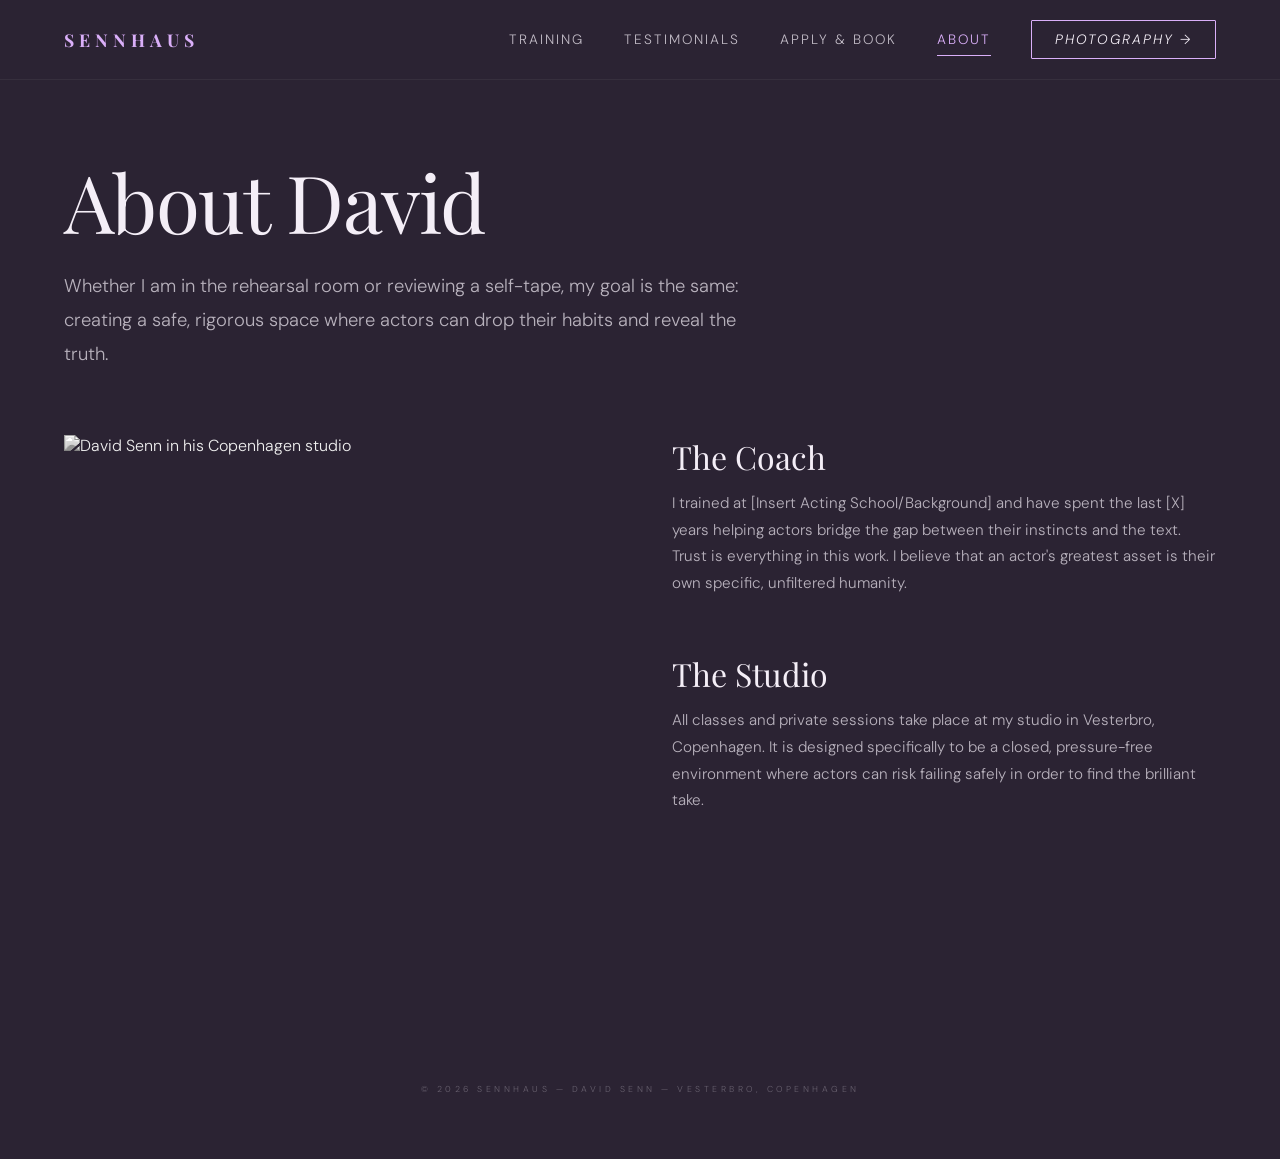
==== commit 8fcc9059: "Added mobile responsiveness" ====
--- a/coaching/about.html
+++ b/coaching/about.html
@@ -3,21 +3,23 @@
 <head>
     <meta charset="UTF-8">
     <meta name="viewport" content="width=device-width, initial-scale=1.0">
+    <meta name="theme-color" content="#2B2333">
     <title>About David Senn — Sennhaus</title>
     <link rel="preconnect" href="https://fonts.googleapis.com">
     <link rel="preconnect" href="https://fonts.gstatic.com" crossorigin>
     <link href="https://fonts.googleapis.com/css2?family=Playfair+Display:wght@400;700&family=DM+Sans:wght@300;400;500&display=swap" rel="stylesheet">
     <link rel="stylesheet" href="../css/styles.css">
-    <style>
-        :root { --bg: #2B2333; --fg: #F4EEF7; --accent: #ae8cc7; }
-        body { background-color: var(--bg); }
-    </style>
     <script src="../js/site.js" defer></script>
 </head>
 <body class="coaching">
-
     <nav aria-label="Main navigation">
         <a class="nav-logo" href="../index.html">SENNHAUS</a>
+		
+		<button class="menu-toggle" aria-expanded="false" aria-label="Toggle navigation">
+            <span class="line line-1"></span>
+            <span class="line line-2"></span>
+        </button>
+		
         <ul class="nav-links" role="list">
             <li><a href="training.html">Training</a></li>
             <li><a href="testimonials.html">Testimonials</a></li>
@@ -26,11 +28,9 @@
             <li><a href="../photography/portfolio.html" class="nav-switch">Photography →</a></li>
         </ul>
     </nav>
-
     <main>
         <h1>About David</h1>
         <p class="intro">Whether I am in the rehearsal room or reviewing a self-tape, my goal is the same: creating a safe, rigorous space where actors can drop their habits and reveal the truth.</p>
-
         <div class="grid-2">
             <div>
                 <img class="about-portrait" src="https://images.unsplash.com/photo-1506794778202-cad84cf45f1d?auto=format&fit=crop&w=800&q=80" alt="David Senn in his Copenhagen studio" width="800">
@@ -47,10 +47,6 @@
             </div>
         </div>
     </main>
-
-    <footer>
-        <small>&copy; 2026 Sennhaus &mdash; David Senn &mdash; Vesterbro, Copenhagen</small>
-    </footer>
-
+    <footer><small>&copy; 2026 Sennhaus &mdash; David Senn &mdash; Vesterbro, Copenhagen</small></footer>
 </body>
 </html>
--- a/css/styles.css
+++ b/css/styles.css
@@ -3,33 +3,30 @@
    Fonts: Playfair Display / DM Sans
 ═══════════════════════════════════════════════════════════ */
 
-/* ── Design tokens ──────────────────────────────────────── */
 :root {
-    /* Gateway / Default theme */
     --bg:             #000000;
     --fg:             #F5F0E8;
     --accent:         #d4ad68;
-    
     --text-muted:     0.7;
     --ease-cinematic: cubic-bezier(0.76, 0, 0.24, 1);
     --ease-spring:    cubic-bezier(0.22, 1, 0.36, 1);
-}
-
-/* Photography theme */
+    color-scheme: dark;
+}
+
+.menu-toggle { display: none; }
+
 body.photography {
     --bg:     #0d2119;
     --fg:     #F5F0E8;
     --accent: #d4ad68;
 }
 
-/* Coaching theme */
 body.coaching {
     --bg:     #2B2333;
     --fg:     #F4EEF7;
     --accent: #daaff9;
 }
 
-/* ── Reset ──────────────────────────────────────────────── */
 *, *::before, *::after { 
     margin: 0; 
     padding: 0; 
@@ -48,17 +45,14 @@
     color: var(--fg);
     overflow-x: hidden;
     transition: background-color 0.4s var(--ease-cinematic);
-}
-
-img { 
-    display: block; 
-    max-width: 100%; 
-}
-
-/* ── Typography ─────────────────────────────────────────── */
+    -webkit-font-smoothing: antialiased;
+}
+
+img { display: block; max-width: 100%; }
+
 h1 {
     font-family: 'Playfair Display', serif;
-    font-size: clamp(2.8rem, 6vw, 5rem);
+    font-size: clamp(2.5rem, 8vw, 5rem);
     font-weight: 400;
     line-height: 1.1;
     letter-spacing: -0.02em;
@@ -67,7 +61,7 @@
 
 h2 {
     font-family: 'Playfair Display', serif;
-    font-size: clamp(1.8rem, 3.5vw, 2.8rem);
+    font-size: clamp(1.8rem, 5vw, 2.8rem);
     font-weight: 400;
     line-height: 1.2;
     margin-bottom: 1.5rem;
@@ -75,24 +69,23 @@
 
 h3 {
     font-family: 'Playfair Display', serif;
-    font-size: clamp(1.4rem, 2.5vw, 2rem);
+    font-size: clamp(1.4rem, 4vw, 2rem);
     font-weight: 400;
     margin-bottom: 0.75rem;
 }
 
 .intro {
-    font-size: clamp(1rem, 1.5vw, 1.15rem);
+    font-size: clamp(1rem, 2vw, 1.15rem);
     line-height: 1.85;
     opacity: var(--text-muted);
     max-width: 680px;
     margin-bottom: 4rem;
 }
 
-/* ═══════════════════════════════════════════════════════════
-   GATEWAY  (index.html only)
-═══════════════════════════════════════════════════════════ */
+/* ── GATEWAY ── */
 #gateway {
     display: flex;
+    flex-direction: row;
     height: 100dvh;
     width: 100vw;
     background: var(--bg);
@@ -122,9 +115,7 @@
     transition: opacity 0.4s ease;
 }
 
-body.gateway-exiting .gateway-brand span { 
-    opacity: 0; 
-}
+body.gateway-exiting .gateway-brand span { opacity: 0; }
 
 .gateway-side {
     position: relative;
@@ -139,10 +130,7 @@
     z-index: 1;
 }
 
-.gateway-side.is-selected {
-    flex: 100;
-    z-index: 10;
-}
+.gateway-side.is-selected { flex: 100; z-index: 10; }
 
 body.gateway-exiting .gateway-side:not(.is-selected) {
     flex: 0;
@@ -157,19 +145,25 @@
     height: 130%;
     background-size: cover;
     background-position: center;
-    filter: brightness(0.35) grayscale(100%);
-    transition: transform 0.8s var(--ease-spring),
-                filter 0.6s ease;
-}
-
-.gateway-side:hover .gate-bg,
-.gateway-side.is-selected .gate-bg {
-    transform: scale(1.05);
-    filter: brightness(0.5) grayscale(0%);
+    filter: brightness(0.45) grayscale(50%);
+    transition: transform 0.8s var(--ease-spring), filter 0.6s ease;
 }
 
 .photo-side .gate-bg { background-image: url('https://images.unsplash.com/photo-1492633423870-43d1cd2775eb?auto=format&fit=crop&w=1600&q=80'); }
 .coach-side .gate-bg { background-image: url('https://images.unsplash.com/photo-1643651577200-d5438cd71eff?auto=format&fit=crop&w=1600&q=80'); }
+
+@media (hover: hover) {
+    .gate-bg { filter: brightness(0.35) grayscale(100%); }
+    .gateway-side:hover .gate-bg,
+    .gateway-side.is-selected .gate-bg {
+        transform: scale(1.05);
+        filter: brightness(0.5) grayscale(0%);
+    }
+    .gateway-side:hover .gate-content h2,
+    .gateway-side.is-selected .gate-content h2 {
+        transform: scale(1.08);
+    }
+}
 
 .gate-content {
     position: relative;
@@ -180,33 +174,24 @@
 }
 
 .gate-content p {
-    font-size: 0.6rem;
+    font-size: 0.65rem;
     text-transform: uppercase;
     letter-spacing: 5px;
-    opacity: 0.6;
+    opacity: 0.8;
     margin-bottom: 1rem;
     transition: opacity 0.3s ease;
 }
 
-body.gateway-exiting .gate-content p { 
-    opacity: 0; 
-}
+body.gateway-exiting .gate-content p { opacity: 0; }
 
 .gate-content h2 {
-    font-size: clamp(2.2rem, 5vw, 3.5rem);
-    margin-bottom: 0; /* Reset the global h2 margin inside the gateway */
+    font-size: clamp(2rem, 8vw, 3.5rem);
+    margin-bottom: 0; 
     transition: transform 0.8s var(--ease-spring);
     transform-origin: center;
 }
 
-.gateway-side:hover .gate-content h2,
-.gateway-side.is-selected .gate-content h2 {
-    transform: scale(1.08);
-}
-
-/* ═══════════════════════════════════════════════════════════
-   NAVIGATION
-═══════════════════════════════════════════════════════════ */
+/* ── NAV ── */
 nav {
     width: 100%;
     background: var(--bg);
@@ -216,7 +201,7 @@
     justify-content: space-between;
     align-items: center;
     padding-block: 1.25rem;
-    padding-inline: calc((100% - 1300px) / 2 + 5%);
+    padding-inline: clamp(5%, calc((100% - 1300px) / 2 + 5%), 10%);
 }
 
 .nav-logo {
@@ -228,6 +213,7 @@
     text-transform: uppercase;
     text-decoration: none;
     transition: filter 0.2s;
+    padding-block: 0.5rem;
 }
 .nav-logo:hover { filter: brightness(1.15); }
 
@@ -247,12 +233,13 @@
     letter-spacing: 2px;
     opacity: 0.75;
     transition: opacity 0.2s;
-    padding-bottom: 4px;
+    padding-block: 0.5rem;
+    display: block;
+    white-space: nowrap;
 }
 
 .nav-links a:hover { opacity: 1; }
 
-/* Animated underline — excluded from the switch button */
 .nav-links a:not(.nav-switch)::after {
     content: '';
     position: absolute;
@@ -281,9 +268,7 @@
     transform: scaleX(1);
 }
 
-/* ── Nav switch button ──────────────────────────────────── */
 .nav-links a.nav-switch {
-    position: relative;
     display: inline-flex;
     align-items: center;
     justify-content: center;
@@ -291,27 +276,19 @@
     background: transparent;
     color: var(--fg);
     border: 1px solid var(--accent);
-    padding: 8px 18px;
+    padding: 10px 18px;
     border-radius: 1px;
     font-style: italic;
-    opacity: 1; /* CTA: override the default 0.75 from .nav-links a */
+    opacity: 1; 
     overflow: hidden;
     z-index: 1;
-    transform-origin: center;
-    transition: color 0.5s var(--ease-cinematic),
-                filter 0.5s var(--ease-cinematic),
-                transform 0.5s var(--ease-cinematic);
-    -webkit-font-smoothing: antialiased;
-}
-
-/* Sweep fill */
+    transition: color 0.5s var(--ease-cinematic), filter 0.5s var(--ease-cinematic), transform 0.5s var(--ease-cinematic);
+}
+
 .nav-links a.nav-switch::before {
     content: '';
     position: absolute;
-    top: -4px;
-    bottom: -4px;
-    left: -4px;
-    right: -4px;
+    inset: -4px;
     background: var(--accent);
     transform: scaleX(0);
     transform-origin: left;
@@ -319,13 +296,15 @@
     z-index: -1;
 }
 
-.nav-links a.nav-switch:hover {
-    color: var(--bg);
-    filter: brightness(1.15);
-    transform: scale(1.015);
-}
-
-.nav-links a.nav-switch:hover::before { transform: scaleX(1.1); }
+@media (hover: hover) {
+    .nav-links a.nav-switch:hover {
+        color: var(--bg);
+        filter: brightness(1.15);
+        transform: scale(1.015);
+        transition: color 0.5s var(--ease-cinematic), filter 0.5s var(--ease-cinematic) 0.25s, transform 0.5s var(--ease-cinematic);
+    }
+    .nav-links a.nav-switch:hover::before { transform: scaleX(1.1); }
+}
 
 .nav-links a.nav-switch:active {
     transform: scale(0.96);
@@ -333,9 +312,7 @@
     transition: transform 0s;
 }
 
-/* ═══════════════════════════════════════════════════════════
-   PAGE CONTENT
-═══════════════════════════════════════════════════════════ */
+/* ── CONTENT ── */
 main {
     padding: clamp(40px, 6vw, 80px) 5% 100px;
     max-width: 1300px;
@@ -343,7 +320,6 @@
     animation: contentReveal 0.6s var(--ease-cinematic) both;
 }
 
-/* ── Grid ────────────────────────────────────────────────── */
 .grid-2 {
     display: grid;
     grid-template-columns: 1fr 1fr;
@@ -351,7 +327,6 @@
     margin-bottom: 6rem;
 }
 
-/* ── Cards ───────────────────────────────────────────────── */
 .card {
     padding: 3rem 2.5rem;
     border: 1px solid rgba(128,128,128,0.14);
@@ -388,33 +363,19 @@
 }
 .feature-list li::before { content: '— '; opacity: 0.4; }
 
-/* ── About pages ─────────────────────────────────────────── */
-.about-portrait {
-    width: 100%;
-    display: block;
-    filter: grayscale(100%);
-}
-
-.about-text {
-    display: flex;
-    flex-direction: column;
-    gap: 2rem;
-}
-
-/* ── Portfolio masonry ──────────────────────────────────── */
+.about-portrait { width: 100%; display: block; filter: grayscale(100%); }
+.about-text { display: flex; flex-direction: column; gap: 2rem; }
+
 .masonry { columns: 2; column-gap: 18px; }
-
 .masonry img {
     width: 100%;
     margin-bottom: 18px;
     filter: grayscale(100%);
     transition: filter 0.9s var(--ease-cinematic);
 }
-.masonry img:hover { filter: grayscale(0%); }
-
-/* ── Testimonials ───────────────────────────────────────── */
+@media (hover: hover) { .masonry img:hover { filter: grayscale(0%); } }
+
 .testimonial { display: flex; flex-direction: column; gap: 1.5rem; }
-
 .testimonial-quote {
     font-family: 'Playfair Display', serif;
     font-size: 1.1rem;
@@ -433,9 +394,7 @@
     font-style: normal;
 }
 
-/* ═══════════════════════════════════════════════════════════
-   BOOKING FORM
-═══════════════════════════════════════════════════════════ */
+/* ── FORMS ── */
 .booking-form { display: flex; flex-direction: column; }
 
 .form-label {
@@ -448,12 +407,12 @@
 
 input, select, textarea {
     width: 100%;
-    padding: 1rem 1.1rem;
+    padding: 1.2rem;
     background: transparent;
     border: 1px solid rgba(128,128,128,0.28);
     color: var(--fg);
     font-family: 'DM Sans', sans-serif;
-    font-size: 0.95rem;
+    font-size: 16px;
     margin-bottom: 1.6rem;
     border-radius: 0;
     -webkit-appearance: none;
@@ -461,28 +420,23 @@
     transition: border-color 0.25s;
 }
 
-input:focus, select:focus, textarea:focus {
-    outline: none;
-    border-color: var(--accent);
-}
-
-textarea { resize: vertical; min-height: 130px; }
-
-/* Custom dropdown arrow to replace the removed native one */
+input:focus, select:focus, textarea:focus { outline: none; border-color: var(--accent); }
+textarea { resize: vertical; min-height: 140px; }
+
 select {
     background-image: url("data:image/svg+xml,%3Csvg xmlns='http://www.w3.org/2000/svg' width='12' height='7' viewBox='0 0 12 7'%3E%3Cpath d='M1 1l5 5 5-5' stroke='%23888' stroke-width='1.5' fill='none' stroke-linecap='round'/%3E%3C/svg%3E");
     background-repeat: no-repeat;
-    background-position: right 1rem center;
-    padding-right: 2.5rem;
+    background-position: right 1.2rem center;
+    padding-right: 3rem;
     cursor: pointer;
 }
 
 .submit-btn {
-    display: inline-block; /* Allows use as both <button> and <a> */
+    display: inline-block;
     background: var(--accent);
     color: var(--bg);
     border: 1px solid var(--accent);
-    padding: 1.1rem 2.5rem;
+    padding: 1.2rem 2.5rem;
     font-family: 'DM Sans', sans-serif;
     font-size: 0.75rem;
     font-weight: 500;
@@ -492,27 +446,16 @@
     cursor: pointer;
     align-self: flex-start;
     transform-origin: left center;
-    transition: filter 0.2s,
-                transform 0.3s ease-out;
-}
-
-.submit-btn:hover {
-    filter: brightness(1.15);
-    transform: scale(1.02);
-    transition: filter 0.2s, transform 0s;
-}
-
-.submit-btn:active {
-    transform: scale(0.97);
-    filter: brightness(0.9);
-    transition: transform 0s;
-}
-
-/* ═══════════════════════════════════════════════════════════
-   FOOTER
-═══════════════════════════════════════════════════════════ */
+    transition: filter 0.2s, transform 0.3s ease-out;
+}
+
+@media (hover: hover) {
+    .submit-btn:hover { filter: brightness(1.15); transform: scale(1.02); transition: filter 0.2s, transform 0s; }
+}
+.submit-btn:active { transform: scale(0.97); filter: brightness(0.9); transition: transform 0s; }
+
 footer {
-    padding: 5rem 5% 3rem;
+    padding: 3rem 5% 4rem;
     text-align: center;
     font-size: 0.65rem;
     letter-spacing: 3.5px;
@@ -520,58 +463,146 @@
     opacity: 0.3;
 }
 
-/* ═══════════════════════════════════════════════════════════
-   TRANSITIONS & ANIMATIONS
-═══════════════════════════════════════════════════════════ */
-body.gateway-exiting {
-    overflow: hidden;
-    animation: gatewayFadeOut 0.6s var(--ease-cinematic) forwards;
-}
-
-body.site-exiting {
-    animation: siteExitReverse 0.4s ease forwards;
-}
-
-@keyframes gatewayEnter {
-    from { opacity: 0; transform: scale(1.02); }
-    to   { opacity: 1; transform: scale(1); }
-}
-
-@keyframes gatewayFadeOut {
-    from { opacity: 1; filter: brightness(1) blur(0px); }
-    to   { opacity: 0; filter: brightness(0.8) blur(4px); }
-}
-
-@keyframes siteExitReverse {
-    from { opacity: 1; }
-    to   { opacity: 0; }
-}
-
-@keyframes contentReveal {
-    from {
+/* ── ANIMATIONS ── */
+body.gateway-exiting { overflow: hidden; animation: gatewayFadeOut 0.6s var(--ease-cinematic) forwards; }
+body.site-exiting { animation: siteExitReverse 0.4s ease forwards; }
+
+@keyframes gatewayEnter { from { opacity: 0; transform: scale(1.02); } to { opacity: 1; transform: scale(1); } }
+@keyframes gatewayFadeOut { from { opacity: 1; filter: brightness(1) blur(0px); } to { opacity: 0; filter: brightness(0.8) blur(4px); } }
+@keyframes siteExitReverse { from { opacity: 1; } to { opacity: 0; } }
+@keyframes contentReveal { from { opacity: 0; transform: scale(0.98) translateY(-0.5rem); } to { opacity: 1; transform: scale(1) translateY(0); } }
+
+/* ── RESPONSIVE ── */
+@media (max-width: 900px) {
+    .grid-2 { grid-template-columns: 1fr; gap: 3rem; }
+    #gateway { flex-direction: column; }
+    .gateway-brand { top: 2rem; }
+    
+    /* ── Mobile Top Bar ── */
+    nav {
+        flex-direction: row; /* Keep elements side-by-side */
+        align-items: center;
+        padding-block: 1.25rem;
+    }
+
+    .nav-logo { z-index: 200; position: relative; }
+
+    /* Elegant offset-line hamburger menu */
+    .menu-toggle {
+        display: flex;
+        flex-direction: column;
+        justify-content: center;
+        align-items: flex-end; /* Aligns the shorter line to the right */
+        gap: 6px;
+        width: 44px;
+        height: 44px;
+        background: transparent;
+        border: none;
+        cursor: pointer;
+        z-index: 200;
+        position: relative;
+    }
+
+    .menu-toggle .line {
+        display: block;
+        height: 1px;
+        background: var(--fg);
+        transition: transform 0.4s var(--ease-cinematic), width 0.4s var(--ease-cinematic);
+    }
+
+    .line-1 { width: 24px; }
+    .line-2 { width: 16px; }
+
+    /* Transform into an 'X' perfectly */
+    .menu-toggle[aria-expanded="true"] .line-1 {
+        transform: translateY(3.5px) rotate(45deg);
+    }
+    .menu-toggle[aria-expanded="true"] .line-2 {
+        width: 24px;
+        transform: translateY(-3.5px) rotate(-45deg);
+    }
+
+    /* ── Fullscreen Overlay ── */
+    .nav-links {
+        position: fixed;
+        inset: 0;
+        width: 100vw;
+        height: 100dvh;
+        background: var(--bg);
+        flex-direction: column;
+        justify-content: center;
+        align-items: center;
+        gap: 2rem;
+        z-index: 150;
         opacity: 0;
-        transform: scale(0.98) translateY(-0.5rem);
-    }
-    to {
+        visibility: hidden;
+        pointer-events: none;
+        transition: opacity 0.5s var(--ease-cinematic), visibility 0.5s;
+    }
+
+    .nav-links.is-open {
         opacity: 1;
-        transform: scale(1) translateY(0);
-    }
-}
-
-/* ═══════════════════════════════════════════════════════════
-   RESPONSIVE
-═══════════════════════════════════════════════════════════ */
-@media (max-width: 1300px) {
-    nav { padding-inline: 5%; }
-}
-
-@media (max-width: 900px) {
-    .grid-2 { grid-template-columns: 1fr; gap: 2.5rem; }
-    .gateway-brand { display: none; }
-    .nav-links { gap: 1.5rem; }
+        visibility: visible;
+        pointer-events: auto;
+    }
+
+    /* Massive Editorial Typography */
+    .nav-links a:not(.nav-switch) {
+        font-family: 'Playfair Display', serif;
+        font-size: clamp(2.5rem, 8vw, 3.5rem);
+        text-transform: none;
+        letter-spacing: 0;
+        opacity: 0;
+        transform: translateY(-30px);
+        transition: opacity 0.4s ease, transform 0.6s var(--ease-cinematic);
+    }
+
+    .nav-links.is-open a:not(.nav-switch) {
+        opacity: 0.6;
+        transform: translateY(0);
+    }
+
+    .nav-links.is-open a[aria-current="page"] { opacity: 1; }
+
+    /* Hide the desktop underline effect */
+    .nav-links a:not(.nav-switch)::after { display: none; }
+
+    .nav-links a.nav-switch {
+        margin-top: 2rem;
+        background: var(--accent);
+        color: var(--bg);
+        font-size: 0.85rem;
+        font-weight: 500;
+        font-style: normal;
+        padding: 18px 36px;
+        border: none;
+        border-radius: 2px; /* Very subtle softening */
+        opacity: 0;
+        transform: translateY(-30px);
+        transition: opacity 0.4s ease, transform 0.6s var(--ease-cinematic);
+    }
+
+    /* Dramatic tactile tap effect */
+    .nav-links a.nav-switch:active {
+        transform: scale(0.92);
+        filter: brightness(1.2);
+        transition: transform 0.1s, filter 0.1s;
+    }
+
+    .nav-links.is-open a.nav-switch {
+        opacity: 1;
+        transform: translateY(0);
+    }
+
+    /* Staggered Entrance Animation */
+    .nav-links li:nth-child(1) a { transition-delay: 0.05s; }
+    .nav-links li:nth-child(2) a { transition-delay: 0.10s; }
+    .nav-links li:nth-child(3) a { transition-delay: 0.15s; }
+    .nav-links li:nth-child(4) a { transition-delay: 0.20s; }
+    .nav-links li:nth-child(5) a { transition-delay: 0.25s; }
 }
 
 @media (max-width: 600px) {
     .masonry { columns: 1; }
-    .gate-content h2 { font-size: 2.5rem; }
-}+    .card { padding: 2.5rem 1.5rem; }
+}
